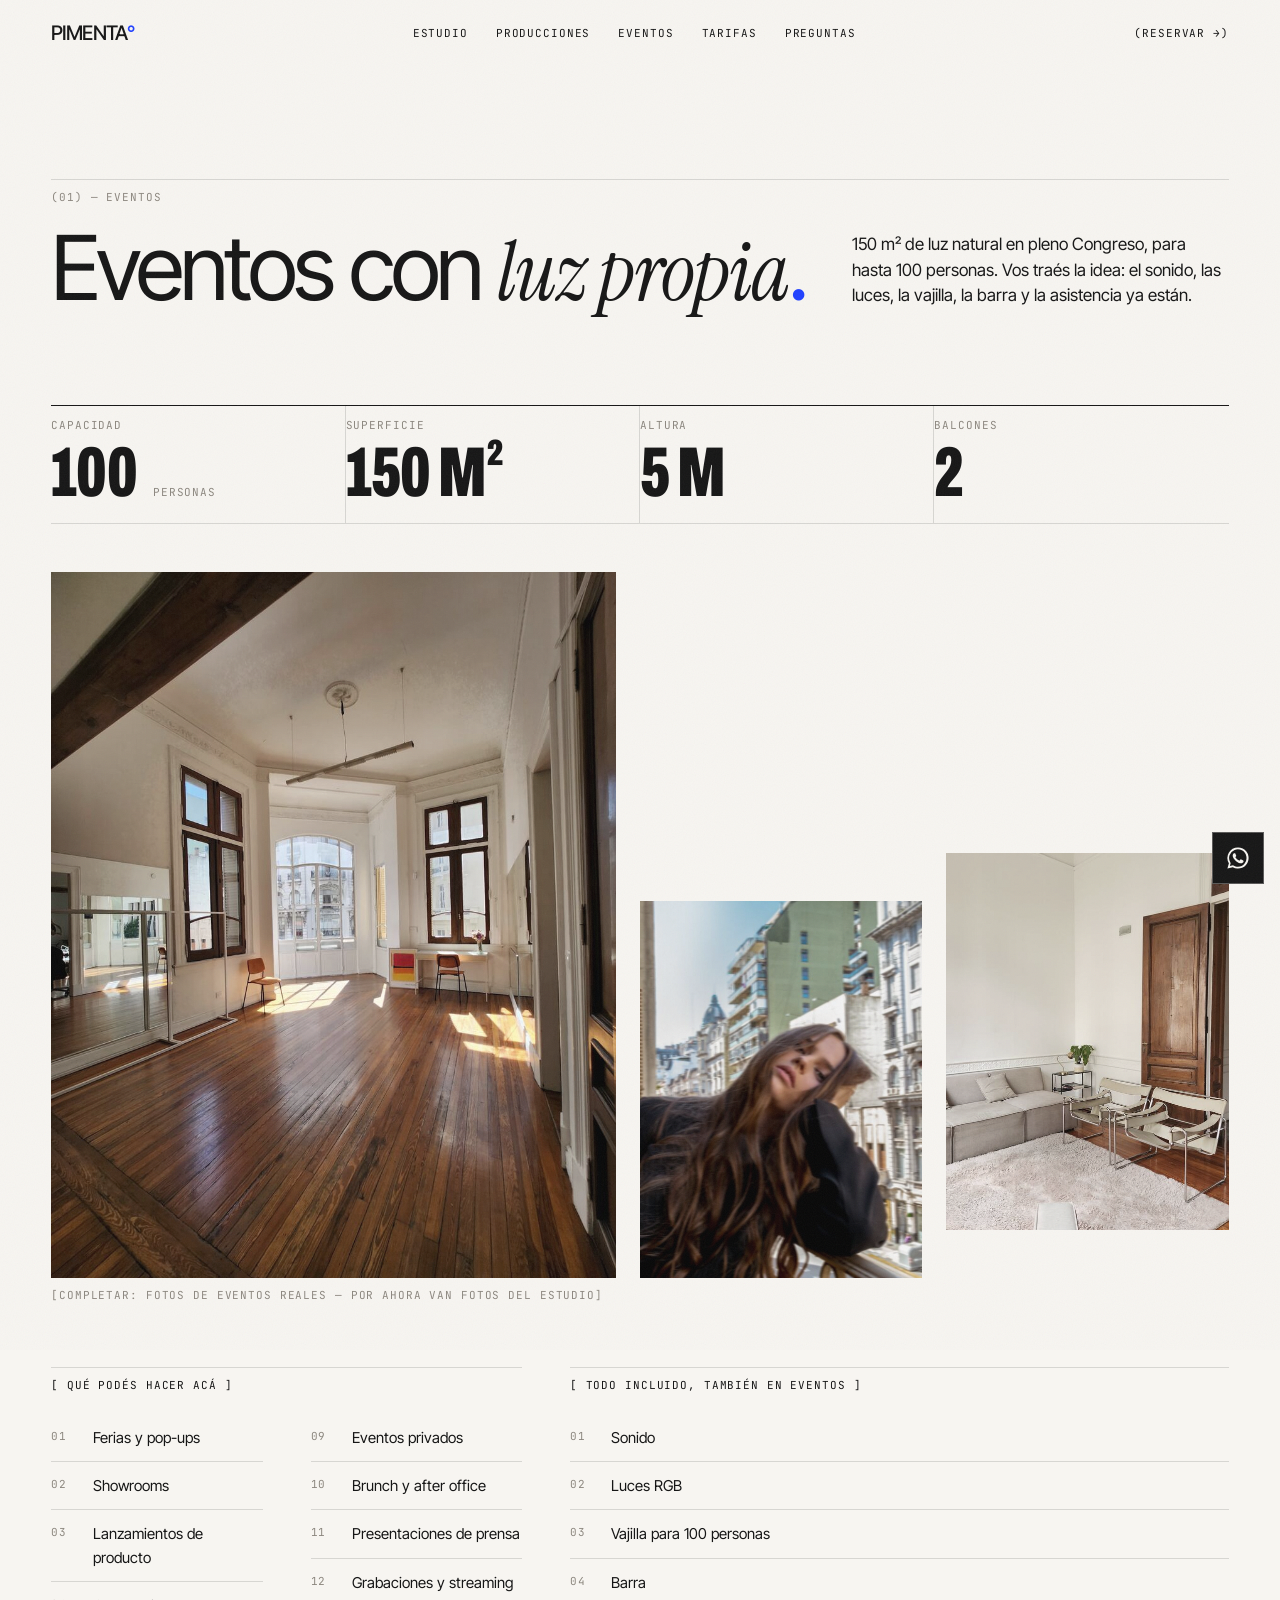
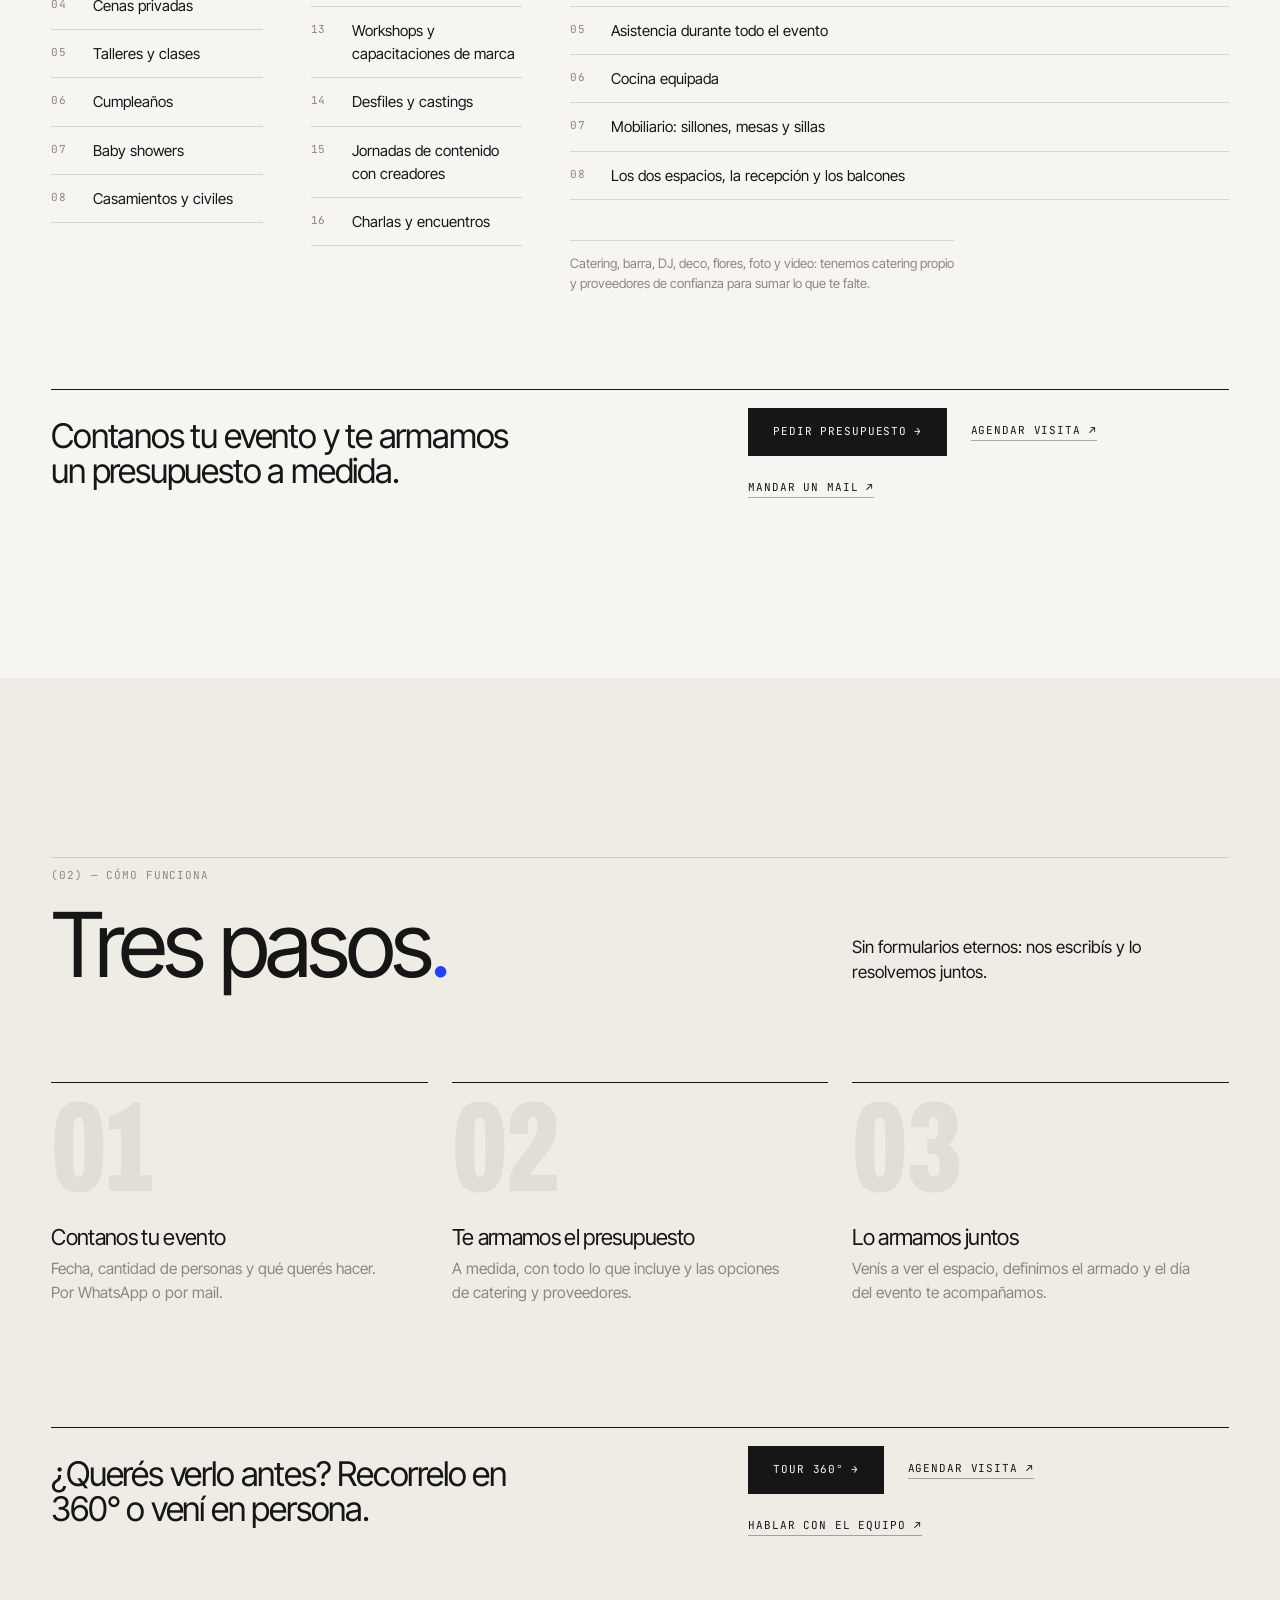
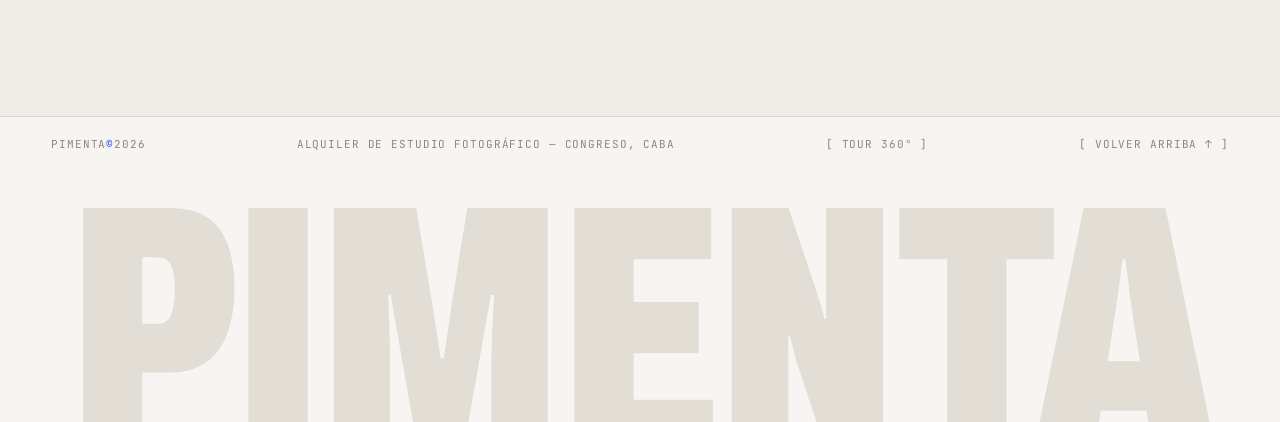
==== eventos.html @ 9bc3245b "Web en cinco páginas: landing corta, El estudio, Producciones, Eventos y Preguntas - index.html: por" ====
<!doctype html>
<html lang="es-AR">
<head>
  <meta charset="utf-8">
  <meta name="viewport" content="width=device-width, initial-scale=1">
  <title>Eventos | PIMENTA Estudios · Hasta 100 personas, todo incluido</title>
  <meta name="description" content="Ferias, showrooms, cenas privadas, talleres, cumpleaños y casamientos en 150 m² de luz natural en Congreso. Sonido, luces RGB, vajilla, barra y asistencia incluidos. Presupuesto a medida.">
  <link rel="canonical" href="https://nadiaberendorf-coder.github.io/pimenta-web/eventos.html">
  <meta name="theme-color" content="#F7F5F1">
  <link rel="icon" href="img/favicon.png" type="image/png">
  <link rel="apple-touch-icon" href="img/favicon.png">

  <!-- Vista previa al compartir el link (WhatsApp, Instagram, Facebook) -->
  <meta property="og:type" content="website">
  <meta property="og:locale" content="es_AR">
  <meta property="og:site_name" content="PIMENTA Estudios">
  <meta property="og:title" content="Eventos | PIMENTA Estudios · Hasta 100 personas, todo incluido">
  <meta property="og:description" content="Una sola tarifa, todo incluido: 150 m² con luz natural, equipos, infinito, mobiliario y asistencia. Av. Callao 194, CABA.">
  <meta property="og:url" content="https://nadiaberendorf-coder.github.io/pimenta-web/eventos.html">
  <meta property="og:image" content="https://nadiaberendorf-coder.github.io/pimenta-web/fotos/compartir.jpg">
  <meta property="og:image:width" content="1200">
  <meta property="og:image:height" content="630">
  <meta property="og:image:alt" content="Espacio de PIMENTA Estudios con piso de madera, ventanales y luz natural">
  <meta name="twitter:card" content="summary_large_image">


  <link rel="preconnect" href="https://fonts.googleapis.com">
  <link rel="preconnect" href="https://fonts.gstatic.com" crossorigin>
  <link href="https://fonts.googleapis.com/css2?family=Archivo:wdth,wght@62..125,100..900&family=Inter+Tight:wght@400;500;600&family=Instrument+Serif:ital@0;1&family=JetBrains+Mono:wght@400;500&display=swap" rel="stylesheet">
  <link rel="stylesheet" href="css/estilos.css">
  <script>document.documentElement.classList.add("js");</script>
</head>
<body>

<!-- ===================== BARRA ===================== -->
<header class="barra">
  <a class="logo" href="index.html" aria-label="PIMENTA Estudios, ir al inicio">PIMENTA<span class="nota">°</span></a>
  <nav class="nav" aria-label="Secciones">
    <a href="estudio.html">Estudio</a>
    <a href="producciones.html">Producciones</a>
    <a href="eventos.html">Eventos</a>
    <a href="index.html#tarifas">Tarifas</a>
    <a href="preguntas.html">Preguntas</a>
  </nav>
  <div class="barra-der">
    <a href="index.html#reservar" class="barra-reservar">(Reservar →)</a>
    <button id="menu-boton" class="menu-boton" aria-expanded="false" aria-controls="menu">Menú</button>
  </div>
</header>

<!-- Menú del celular -->
<nav id="menu" class="menu" aria-label="Secciones">
  <a href="estudio.html#estudio"><sup>01</sup>Estudio</a>
  <a href="estudio.html#incluido"><sup>02</sup>Incluido</a>
  <a href="index.html#tarifas"><sup>03</sup>Tarifas</a>
  <a href="producciones.html#galeria"><sup>04</sup>Producciones</a>
  <a href="producciones.html#opiniones"><sup>05</sup>Opiniones</a>
  <a href="index.html#reservar"><sup>06</sup>Reservar</a>
  <a href="preguntas.html#faq"><sup>07</sup>Preguntas</a>
  <a href="preguntas.html#ubicacion"><sup>08</sup>Ubicación</a>
  <a href="index.html#contacto"><sup>09</sup>Contacto</a>
</nav>

<main id="contenido">

<!-- ===================== EVENTOS ===================== -->
<section id="eventos" class="seccion">
  <header class="cab">
    <p class="indice">(01) — Eventos</p>
    <h2>Eventos con <em>luz propia</em><span class="nota">.</span></h2>
    <p class="cab-texto">150 m² de luz natural en pleno Congreso, para hasta 100 personas. Vos traés la idea: el sonido, las luces, la vajilla, la barra y la asistencia ya están.</p>
  </header>
  <dl class="specs">
    <div><dt>Capacidad</dt><dd>100<small> personas</small></dd></div>
    <div><dt>Superficie</dt><dd>150 m²</dd></div>
    <div><dt>Altura</dt><dd>5 m</dd></div>
    <div><dt>Balcones</dt><dd>2</dd></div>
  </dl>
  <div class="ev-fotos">
    <figure class="foto"><img src="fotos/espacio-1.jpg" alt="Sala principal del estudio con piso de pinotea y ventanales" loading="lazy"></figure>
    <figure class="foto"><img src="fotos/produccion-3.jpg" alt="Balcón de PIMENTA con los edificios de Avenida Callao de fondo" loading="lazy"></figure>
    <figure class="foto"><img src="fotos/espacio-2.jpg" alt="Espacio II con sillón modular y alfombra" loading="lazy"></figure>
  </div>
  <p class="pie-foto">[completar: fotos de eventos reales — por ahora van fotos del estudio]</p>
  <div class="dos-col ev-listas">
    <div>
      <h3 class="subtit">[ Qué podés hacer acá ]</h3>
      <ol class="lista lista-col">
        <li>Ferias y pop-ups</li>
        <li>Showrooms</li>
        <li>Lanzamientos de producto</li>
        <li>Cenas privadas</li>
        <li>Talleres y clases</li>
        <li>Cumpleaños</li>
        <li>Baby showers</li>
        <li>Casamientos y civiles</li>
        <li>Eventos privados</li>
        <li>Brunch y after office</li>
        <li>Presentaciones de prensa</li>
        <li>Grabaciones y streaming</li>
        <li>Workshops y capacitaciones de marca</li>
        <li>Desfiles y castings</li>
        <li>Jornadas de contenido con creadores</li>
        <li>Charlas y encuentros</li>
      </ol>
    </div>
    <div>
      <h3 class="subtit">[ Todo incluido, también en eventos ]</h3>
      <ol class="lista">
        <li>Sonido</li>
        <li>Luces RGB</li>
        <li>Vajilla para 100 personas</li>
        <li>Barra</li>
        <li>Asistencia durante todo el evento</li>
        <li>Cocina equipada</li>
        <li>Mobiliario: sillones, mesas y sillas</li>
        <li>Los dos espacios, la recepción y los balcones</li>
      </ol>
      <p class="condiciones-linea">Catering, barra, DJ, deco, flores, foto y video: tenemos catering propio y proveedores de confianza para sumar lo que te falte.</p>
    </div>
  </div>
  <div class="cta-fila">
    <p class="cta-texto">Contanos tu evento y te armamos un presupuesto a medida.</p>
    <div class="acciones">
      <a href="index.html#contacto" data-link="whatsapp" data-msg="Hola PIMENTA, quiero un presupuesto para un evento." class="btn">Pedir presupuesto →</a>
      <a href="index.html#contacto" data-link="visita" class="link">Agendar visita ↗</a>
      <a href="index.html#contacto" data-link="mail" class="link">Mandar un mail ↗</a>
    </div>
  </div>
</section>

<!-- ===================== CÓMO FUNCIONA ===================== -->
<section id="como" class="seccion piedra">
  <header class="cab">
    <p class="indice">(02) — Cómo funciona</p>
    <h2>Tres pasos<span class="nota">.</span></h2>
    <p class="cab-texto">Sin formularios eternos: nos escribís y lo resolvemos juntos.</p>
  </header>
  <ol class="pasos">
    <li><span class="paso-num">01</span><h3>Contanos tu evento</h3><p>Fecha, cantidad de personas y qué querés hacer. Por WhatsApp o por mail.</p></li>
    <li><span class="paso-num">02</span><h3>Te armamos el presupuesto</h3><p>A medida, con todo lo que incluye y las opciones de catering y proveedores.</p></li>
    <li><span class="paso-num">03</span><h3>Lo armamos juntos</h3><p>Venís a ver el espacio, definimos el armado y el día del evento te acompañamos.</p></li>
  </ol>
  <div class="cta-fila">
    <p class="cta-texto">¿Querés verlo antes? Recorrelo en 360° o vení en persona.</p>
    <div class="acciones">
      <a href="estudio.html#tour" data-tour class="btn">Tour 360° →</a>
      <a href="index.html#contacto" data-link="visita" class="link">Agendar visita ↗</a>
      <a href="index.html#contacto" data-link="whatsapp" data-msg="Hola PIMENTA, quiero consultar por un evento." class="link">Hablar con el equipo ↗</a>
    </div>
  </div>
</section>

</main>

<footer class="pie">
  <div class="pie-datos">
    <span>PIMENTA<span class="nota">©</span><span id="anio">2026</span></span>
    <span>Alquiler de estudio fotográfico — Congreso, CABA</span>
    <a href="estudio.html#tour" data-tour>[ Tour 360° ]</a>
    <a href="index.html#inicio">[ Volver arriba ↑ ]</a>
  </div>
  <p class="pie-marca" aria-hidden="true">PIMENTA</p>
</footer>
<div class="grano" aria-hidden="true"></div>

<!-- Botón flotante de WhatsApp (visible en toda la página) -->
<a href="index.html#contacto" data-link="whatsapp" class="whatsapp" aria-label="Escribinos por WhatsApp">
  <svg viewBox="0 0 32 32" width="26" height="26" aria-hidden="true"><path fill="currentColor" d="M16 3a13 13 0 0 0-11.2 19.6L3 29l6.6-1.7A13 13 0 1 0 16 3zm0 23.7c-2 0-4-.5-5.7-1.6l-.4-.2-3.9 1 1-3.8-.3-.4A10.7 10.7 0 1 1 16 26.7zm5.9-8c-.3-.2-1.9-1-2.2-1-.3-.2-.5-.2-.7.1l-1 1.3c-.2.2-.4.2-.7 0a8.8 8.8 0 0 1-4.4-3.8c-.3-.6.3-.5.9-1.7.1-.2 0-.4 0-.5l-1-2.4c-.3-.6-.5-.5-.7-.5h-.6c-.2 0-.6 0-.9.4-.3.3-1.1 1.1-1.1 2.7s1.2 3.2 1.3 3.4c.2.2 2.3 3.5 5.6 5 2.1.9 2.9 1 4 .8.6-.1 1.9-.8 2.2-1.6.3-.8.3-1.4.2-1.6l-.6-.3z"/></svg>
</a>

<!-- Visor para ver las fotos en grande -->
<dialog id="visor" class="visor" aria-label="Foto ampliada">
  <img id="visor-img" src="" alt="">
  <p>Tocá en cualquier lado para cerrar</p>
</dialog>

<script src="js/datos.js"></script>
<script src="js/main.js"></script>
</body>
</html>
---- css/estilos.css ----
/* =========================================================
   PIMENTA Estudios — estilos
   Dirección de arte: lujo silencioso editorial.
   Grilla suiza, mucho aire, seis colores y el azul como nota.
   Para cambiar colores, tocá solo :root.
   ========================================================= */
:root {
  --hueso: #F7F5F1;   /* fondo principal */
  --niebla: #EFECE6;  /* bloques alternos */
  --arena: #E2DED6;   /* bandas, fondos de imagen */
  --gris: #8C877F;    /* texto secundario */
  --tinta: #161616;   /* texto principal y bloques plenos */
  --azul: #2141FF;    /* solo notas al margen */
  --hair: 1px solid rgba(22, 22, 22, .14);
  --hair-claro: 1px solid rgba(247, 245, 241, .18);
  --f-display: "Archivo", "Anton", "Arial Narrow", sans-serif;
  --f-sans: "Inter Tight", "Helvetica Neue", Helvetica, Arial, sans-serif;
  --f-serif: "Instrument Serif", Georgia, serif;
  --f-mono: "JetBrains Mono", "SFMono-Regular", Menlo, monospace;
  --margen: clamp(20px, 4vw, 64px);
  --gutter: clamp(16px, 2vw, 24px);
  --seccion: clamp(96px, 14vw, 200px);
  --ease: cubic-bezier(.2, .7, .1, 1);
  --t: .8s;
}

*, *::before, *::after { box-sizing: border-box; }
html { scroll-behavior: smooth; scroll-padding-top: 64px; -webkit-text-size-adjust: 100%; }
body {
  margin: 0; background: var(--hueso); color: var(--tinta);
  font-family: var(--f-sans); font-size: 15.5px; line-height: 1.55; font-weight: 400;
  -webkit-font-smoothing: antialiased;
}
img { max-width: 100%; display: block; }
a { color: inherit; transition: color var(--t) var(--ease); }
a:hover { color: var(--azul); }
p, h1, h2, h3, dl, dd, ol, ul, figure { margin: 0; }
strong { font-weight: 500; }
em { font-family: var(--f-serif); font-style: italic; font-weight: 400; font-size: 1.08em; }
.nota { color: var(--azul); }
.oculto { position: absolute; width: 1px; height: 1px; overflow: hidden; clip: rect(0 0 0 0); white-space: nowrap; }
.saltar { position: absolute; left: -999px; top: 8px; background: var(--hueso); padding: 8px 12px; z-index: 100; }
.saltar:focus { left: 8px; }
:focus-visible { outline: 1px solid var(--azul); outline-offset: 3px; }

/* Grano de película sobre toda la página */
.grano {
  position: fixed; inset: -50%; z-index: 90; pointer-events: none; opacity: .05;
  background-image: url("data:image/svg+xml,%3Csvg xmlns='http://www.w3.org/2000/svg' width='200' height='200'%3E%3Cfilter id='n'%3E%3CfeTurbulence type='fractalNoise' baseFrequency='.9' numOctaves='2' stitchTiles='stitch'/%3E%3C/filter%3E%3Crect width='100%25' height='100%25' filter='url(%23n)'/%3E%3C/svg%3E");
  background-size: 200px 200px;
}

/* ---------- Voces tipográficas ---------- */
.display, .pie-marca, .repetida, .nada-aparte, .t-horas, .paso-num, .specs dd, .luz-hora, .menu a {
  font-family: var(--f-display); font-stretch: 62%; font-variation-settings: "wdth" 62;
  font-weight: 850; text-transform: uppercase; line-height: .85; letter-spacing: -0.01em;
}
h2 { font-family: var(--f-sans); font-weight: 400; font-size: clamp(44px, 7vw, 120px); letter-spacing: -0.045em; line-height: .9; }
h2 em { font-size: .92em; letter-spacing: -0.02em; }
h2.display { font-family: var(--f-display); font-weight: 850; letter-spacing: -0.01em; line-height: .85; font-size: clamp(72px, 15vw, 240px); }
.micro, .indice, .hero-nota, .hero-vertical, .hero-pie, figcaption, .pie-foto, .specs dt, .ficha dt, .tabla-datos dt, .contacto dt, .subtit,
.nav a, .barra-reservar, .menu-boton, .btn, .link, .pestanas button, .tabla-precios th, .pie-datos,
.t-lista, .t-ahorro, .t-hora, .t-mejor, .cuenta, .lista li::before, .ficha h3 span, .visor p, .condiciones, .menu sup {
  font-family: var(--f-mono); font-size: 11px; font-weight: 400; letter-spacing: .08em; text-transform: uppercase; line-height: 1.4;
}
.indice, figcaption, .pie-foto, .specs dt, .ficha dt, .tabla-datos dt, .contacto dt, .tabla-precios th, .pie-datos, .t-lista, .t-hora, .t-mejor, .lista li::before, .condiciones { color: var(--gris); }
.nota-mini { display: block; font-family: var(--f-serif); font-style: italic; font-size: .92rem; color: var(--gris); margin-top: 2px; text-transform: none; letter-spacing: 0; }

/* Datos que faltan cargar */
.completar { background: #fff3b0; color: #5a4a00; border: 1px dashed #c9a800; padding: 0 .3em; font-family: var(--f-sans); text-transform: none; letter-spacing: 0; }

/* ---------- Botones y links ---------- */
.btn {
  display: inline-flex; align-items: center; justify-content: center; gap: .6em;
  min-height: 48px; padding: 0 24px; text-decoration: none;
  background: var(--tinta); color: var(--hueso); border: 1px solid var(--tinta);
  transition: background var(--t) var(--ease), color var(--t) var(--ease);
}
.btn:hover { background: transparent; color: var(--tinta); }
.btn-claro { background: var(--hueso); color: var(--tinta); border-color: var(--hueso); }
.btn-claro:hover { background: transparent; color: var(--hueso); }
.link { position: relative; display: inline-block; text-decoration: none; padding-bottom: 3px; }
.link::after { content: ""; position: absolute; left: 0; bottom: 0; height: 1px; width: 100%; background: currentColor; opacity: .35; }
.link::before { content: ""; position: absolute; left: 0; bottom: 0; height: 1px; width: 0; background: var(--azul); transition: width var(--t) var(--ease); }
.link:hover::before { width: 100%; }
.link-centro { display: table; margin: 56px auto 0; }

/* ---------- Barra ---------- */
.barra {
  position: fixed; top: 0; left: 0; right: 0; z-index: 80;
  display: flex; align-items: center; justify-content: space-between; gap: 16px;
  padding: 18px var(--margen); color: var(--tinta);
  transition: color var(--t) var(--ease);
}
.barra--clara { color: var(--hueso); }
.logo { font-family: var(--f-sans); font-size: 20px; font-weight: 500; letter-spacing: -0.045em; text-decoration: none; }
.logo .nota { color: var(--azul); }
.nav { display: none; }
.barra-der { display: flex; align-items: center; gap: 22px; }
.barra-reservar, .nav a { text-decoration: none; }
.barra-reservar:hover, .nav a:hover { color: var(--azul); }
.nav a { position: relative; }
.nav a::after { content: ""; position: absolute; left: 0; right: 0; bottom: -4px; height: 1px; background: currentColor; transform: scaleX(0); transform-origin: left; transition: transform .6s var(--ease); }
.nav a:hover::after { transform: scaleX(1); }
.menu-boton { background: none; border: 0; color: inherit; cursor: pointer; padding: 8px 0; }

.menu {
  position: fixed; inset: 0; z-index: 70; display: none;
  flex-direction: column; justify-content: flex-end;
  background: var(--hueso); padding: 80px var(--margen) 32px;
}
.menu.abierto { display: flex; }
.menu a { font-size: clamp(44px, 12vw, 72px); text-decoration: none; border-top: var(--hair); padding: 8px 0 4px; }
.menu a:hover { color: var(--tinta); }
.menu sup { color: var(--gris); vertical-align: top; margin-right: 10px; position: relative; top: .9em; }

/* ---------- Portada: collage sobre la grilla ---------- */
.hero { position: relative; padding: 72px var(--margen) 0; overflow: clip; }
.hero-stage { display: grid; grid-template-columns: repeat(12, minmax(0, 1fr)); column-gap: var(--gutter); align-content: start; }
.hero-palabras {
  grid-column: 1 / 13; grid-row: 1; margin: 0;
  font-family: var(--f-sans); font-weight: 600;
  font-size: clamp(40px, 11.6vw, 60px); line-height: .9; letter-spacing: -0.045em;
  display: grid; row-gap: .05em;
}
.hero-palabras .l { display: block; }
.hero-palabras .l2 { margin-left: 6%; }
.hero-palabras .l3, .hero-palabras .l4 { margin-left: 22%; }
.hero-palabras .l5 { text-align: right; letter-spacing: -0.035em; }
.hero-palabras .w { display: inline-block; }
.hero-palabras em { font-size: 1.04em; line-height: .8; letter-spacing: -0.02em; transition: color var(--t) var(--ease); }
.hero-palabras .l:hover em { color: var(--azul); }
.hero-palabras .grado { color: var(--azul); font-weight: 500; font-size: .5em; vertical-align: top; position: relative; top: .06em; margin-left: .04em; display: inline-block; transition: transform 1.2s var(--ease); }
.hero-palabras .l5:hover .grado { transform: rotate(360deg); }

.hf { position: relative; margin: 0; }
.hf-img { display: block; width: 100%; height: 100%; overflow: hidden; background: var(--arena); }
.hf img { width: 100%; height: 100%; object-fit: cover; filter: saturate(.82) contrast(.94) brightness(1.03); transition: filter 1s var(--ease), transform 1.4s var(--ease); }
.hf:hover img { filter: saturate(1) contrast(.97) brightness(1); transform: scale(1.04); }
.hf figcaption { position: absolute; left: 0; top: calc(100% + 8px); white-space: nowrap; transition: color var(--t) var(--ease); }
.hf:hover figcaption { color: var(--tinta); }
.hf1 { grid-column: 10 / 13; grid-row: 1; align-self: start; justify-self: end; width: 100%; aspect-ratio: 2 / 3; margin-top: .1em; }
.hf1 figcaption, .hf2 { display: none; }
.hero-nota { display: block; color: var(--gris); }
.hero-nota b { font-weight: 500; color: var(--tinta); }
.n0 { grid-column: 1 / 13; grid-row: 2; margin-top: 26px; }
.n1, .n2 { display: none; }
.hero-tira { grid-column: 1 / 13; grid-row: 3; margin-top: 18px; display: grid; grid-template-columns: repeat(12, 1fr); column-gap: var(--gutter); align-items: end; padding-bottom: 30px; }
.hero-tira .hf3 { grid-column: 1 / 5; aspect-ratio: 563 / 1000; }
.hero-tira .hf5 { grid-column: 5 / 9; aspect-ratio: 3 / 4; }
.hero-tira .hf4 { grid-column: 9 / 13; aspect-ratio: 583 / 878; }
.hero-tira figcaption { white-space: normal; line-height: 1.45; }
.hero-bajada { grid-column: 1 / 12; grid-row: 4; margin-top: 22px; font-size: 15px; line-height: 1.45; max-width: 38ch; }
.hero-bajada span { color: var(--gris); }
.hero-cta { grid-column: 1 / 13; grid-row: 5; margin-top: 26px; justify-self: start; font-weight: 500; font-size: 15px; letter-spacing: -0.01em; line-height: 1; padding-bottom: 7px; border-bottom: 1px solid var(--tinta); text-decoration: none; transition: border-color var(--t) var(--ease), color var(--t) var(--ease); }
.hero-cta:hover { border-color: var(--azul); color: var(--tinta); }
.hero-cta .fl { margin-left: .5em; }
.hero-vertical { display: none; }
.hero-pie { display: grid; grid-template-columns: repeat(12, 1fr); column-gap: var(--gutter); align-items: baseline; padding: 16px 0 20px; margin-top: 28px; color: var(--gris); border-top: var(--hair); }
.hero-pie .p1 { grid-column: 1 / 8; }
.hero-pie .p2, .hero-pie .p3 { display: none; }
.hero-pie .p4 { grid-column: 8 / 13; text-align: right; text-decoration: none; padding-right: 64px; }
.hero-pie b { font-weight: 400; color: var(--tinta); }

/* Entrada lenta de la portada (solo cuando hay JS; si no, se ve todo de una) */
.js .hero-palabras .w { opacity: 0; transform: translateY(16px); transition: opacity .85s var(--ease), transform .85s var(--ease); }
.js .hero-palabras .l1 .w { transition-delay: .05s; }
.js .hero-palabras .l2 .w { transition-delay: .17s; }
.js .hero-palabras .l3 .w { transition-delay: .29s; }
.js .hero-palabras .l4 .w { transition-delay: .41s; }
.js .hero-palabras .l5 .w { transition-delay: .53s; }
.js .hf img { clip-path: inset(100% 0 0 0); transition: clip-path .9s var(--ease), filter 1s var(--ease), transform 1.4s var(--ease); }
.js .hf1 img { transition-delay: .35s, 0s, 0s; }
.js .hf2 img { transition-delay: .5s, 0s, 0s; }
.js .hf3 img { transition-delay: .6s, 0s, 0s; }
.js .hf4 img { transition-delay: .75s, 0s, 0s; }
.js .hf5 img { transition-delay: .9s, 0s, 0s; }
.js .hero-nota, .js .hf figcaption, .js .hero-cta, .js .hero-vertical, .js .hero-bajada, .js .hero-pie { opacity: 0; transition: opacity .8s var(--ease), color var(--t) var(--ease), border-color var(--t) var(--ease); }
.js .hero-nota, .js .hf figcaption { transition-delay: 1.2s, 0s, 0s; }
.js .hero-cta, .js .hero-pie, .js .hero-vertical, .js .hero-bajada { transition-delay: 1.35s, 0s, 0s; }
.js.in .hero-palabras .w { opacity: 1; transform: none; }
.js.in .hf img { clip-path: inset(0 0 0 0); }
.js.in .hero-nota, .js.in .hf figcaption, .js.in .hero-cta, .js.in .hero-vertical, .js.in .hero-bajada, .js.in .hero-pie { opacity: 1; }

/* ---------- Presentación ---------- */
.presenta { display: grid; gap: 32px; padding: var(--seccion) var(--margen); }
.presenta-texto { font-size: clamp(30px, 6.2vw, 64px); font-weight: 400; line-height: .98; letter-spacing: -0.045em; max-width: 22ch; }
.presenta-acciones { display: flex; align-items: center; gap: 28px; flex-wrap: wrap; }
.specs { display: grid; grid-template-columns: 1fr 1fr; border-top: 1px solid var(--tinta); }
.specs div { padding: 12px 0 18px; border-bottom: var(--hair); }
.specs div:nth-child(odd) { padding-right: 12px; border-right: var(--hair); }
.specs div:nth-child(even) { padding-left: 12px; }
.specs dd { font-size: 3.4rem; margin-top: 10px; }

/* ---------- Frase repetida en movimiento ---------- */
.repetida { overflow: hidden; border-top: var(--hair); border-bottom: var(--hair); padding: 14px 0 8px; font-size: clamp(40px, 9vw, 96px); color: var(--tinta); }
.fila { display: flex; width: max-content; white-space: nowrap; }
.fila span { padding-right: .4em; }
.fila span::after { content: "°"; color: var(--azul); font-family: var(--f-sans); font-weight: 400; margin-left: .05em; }
.fila-a { animation: corre 48s linear infinite; }
@keyframes corre { to { transform: translateX(-50%); } }

/* ---------- Secciones y encabezados ---------- */
.seccion { padding: var(--seccion) var(--margen); }
.piedra { background: var(--niebla); }
.oscura { background: var(--tinta); color: var(--hueso); }
.oscura .lista li, .oscura .pestanas { border-color: rgba(247,245,241,.18); }
.cab { display: grid; gap: 22px; margin-bottom: 64px; }
.cab .indice { border-top: var(--hair); padding-top: 10px; }
.cab-texto { font-size: 17px; line-height: 1.5; max-width: 42ch; color: var(--tinta); }
.subtit { border-top: var(--hair); padding-top: 10px; margin-bottom: 20px; }

/* Fotos: look analógico cálido y claro */
.foto, .galeria button, .tour-marco { overflow: hidden; background: var(--arena); }
.foto img, .galeria img, .tour-marco > img { width: 100%; height: 100%; object-fit: cover; filter: saturate(.82) contrast(.94) brightness(1.03); transition: transform 1.2s var(--ease), filter 1s var(--ease); }
.foto:hover img, .galeria button:hover img { transform: scale(1.03); }
figcaption, .pie-foto { margin-top: 10px; text-wrap: balance; }

/* Aparición suave */
.pre { opacity: 0; transform: translateY(14px); }
.pre.in { opacity: 1; transform: none; transition: opacity var(--t) var(--ease), transform var(--t) var(--ease); }
.ficha.pre .foto img, figure.pre img { clip-path: inset(100% 0 0 0); }
.ficha.pre.in .foto img, figure.pre.in img { clip-path: inset(0); transition: clip-path 1s var(--ease), transform 1.2s var(--ease), filter 1s var(--ease), opacity .8s var(--ease); }

/* ---------- 01 El estudio: spreads de revista ---------- */
.fichas { display: grid; gap: 64px; }
.ficha .fotos { display: grid; grid-template-columns: 7fr 5fr; gap: var(--gutter); align-items: end; }
.ficha .foto { aspect-ratio: 4 / 5; }
.ficha .foto-b { aspect-ratio: 3 / 4; }
.ficha-datos { margin-top: 16px; }
.ficha h3 { font-family: var(--f-sans); font-weight: 400; font-size: 32px; letter-spacing: -0.045em; line-height: 1; display: flex; justify-content: space-between; align-items: baseline; border-bottom: 1px solid var(--tinta); padding-bottom: 8px; }
.ficha dl div, .tabla-datos div, .contacto div { display: grid; grid-template-columns: 7.5rem 1fr; gap: 12px; padding: 10px 0; border-bottom: var(--hair); }
.ficha dd, .tabla-datos dd { font-size: 15px; }
.ficha dt, .tabla-datos dt, .contacto dt { padding-top: 3px; }

.plano-bloque { display: grid; gap: 48px; margin-top: var(--seccion); }
.plano { background: var(--niebla); padding: 28px; }
.plano svg { width: 100%; height: auto; display: block; font-family: var(--f-mono); }
.p-muros path { fill: var(--tinta); stroke: var(--tinta); stroke-width: .6; }
.p-lineas path { fill: none; stroke: var(--gris); stroke-width: .7; }
.p-balcones path, .p-escalera path { fill: none; stroke: var(--gris); stroke-width: .7; }
.p-ventanas path { fill: none; stroke: var(--azul); stroke-width: 1.4; }
.p-amb rect, .p-amb polygon { fill: rgba(226, 222, 214, 0); transition: fill var(--t) var(--ease); }
.p-amb:hover rect, .p-amb:hover polygon { fill: var(--arena); }
.p-amb .p-infinito { fill: var(--tinta); }
.p-nombre { font-size: 11px; font-weight: 500; letter-spacing: .08em; fill: var(--tinta); }
.p-grande { font-size: 16px; letter-spacing: .06em; }
.p-medida { font-size: 9.5px; letter-spacing: .08em; fill: var(--gris); transition: fill var(--t) var(--ease); }
.p-amb:hover .p-medida { fill: var(--azul); }
.p-balcon .p-medida { font-size: 8.5px; }
.p-leyenda line { stroke: var(--azul); stroke-width: 1.4; }
.p-leyenda text { font-size: 9.5px; letter-spacing: .08em; fill: var(--gris); }
.plano figcaption { margin-top: 18px; }
.lista { list-style: none; padding: 0; counter-reset: n; }
.lista li { counter-increment: n; display: grid; grid-template-columns: 2.6rem 1fr; padding: 12px 0; border-bottom: var(--hair); font-size: 15px; transition: color var(--t) var(--ease); }
.lista li::before { content: counter(n, decimal-leading-zero); padding-top: 3px; transition: color var(--t) var(--ease); }
.lista li:hover::before { color: var(--azul); }

.tour { margin-top: var(--seccion); }
.tour-cab { display: flex; justify-content: space-between; align-items: baseline; gap: 16px; border-top: var(--hair); padding-top: 10px; margin-bottom: 18px; }
.tour-cab button { background: none; border: 0; padding: 0 0 3px; cursor: pointer; color: inherit; }
.tour-marco { position: relative; background: transparent; overflow: visible; }
.tour-marco--activo { aspect-ratio: 4 / 5; background: var(--arena); overflow: hidden; }
.tour-marco iframe { width: 100%; height: 100%; border: 0; display: block; }
.tour-grados { font-family: var(--f-sans); font-weight: 500; font-size: clamp(72px, 18vw, 180px); letter-spacing: -0.06em; line-height: .85; color: var(--arena); margin: 8px 0 -0.18em; }
.paradas { list-style: none; padding: 0 0 6px; margin: 0 calc(var(--margen) * -1); display: flex; gap: 10px; overflow-x: auto; scroll-snap-type: x mandatory; -webkit-overflow-scrolling: touch; scrollbar-width: none; }
.paradas::-webkit-scrollbar { display: none; }
.paradas li { flex: 0 0 62vw; scroll-snap-align: start; }
.paradas li:first-child { margin-left: var(--margen); }
.paradas li:last-child { margin-right: var(--margen); }
.paradas figure { margin: 0; }
.paradas img { width: 100%; aspect-ratio: 3 / 4; object-fit: cover; filter: saturate(.82) contrast(.94) brightness(1.03); transition: transform 1.2s var(--ease); }
.paradas li:hover img { transform: scale(1.02); filter: saturate(1) contrast(.97) brightness(1); }
.paradas li:hover figcaption { color: var(--tinta); }
.paradas figcaption { margin-top: 8px; padding-top: 6px; border-top: var(--hair); }

.luz { margin-top: var(--seccion); }
.luz-grid { display: grid; }
.luz-grid > div { padding: 16px 0 22px; border-bottom: var(--hair); display: grid; gap: 8px; }
.luz-grid p { max-width: 38ch; color: var(--gris); }
.luz-hora { font-size: 2.6rem; color: var(--tinta); }

/* ---------- 02 Todo incluido ---------- */
.pestanas { display: flex; gap: 28px; border-bottom: var(--hair); margin-bottom: 10px; overflow-x: auto; }
.pestanas button {
  background: none; border: 0; cursor: pointer; padding: 14px 0; color: var(--gris);
  border-bottom: 1px solid transparent; margin-bottom: -1px; white-space: nowrap; transition: color var(--t) var(--ease);
}
.pestanas button:hover { color: var(--azul); }
.pestanas button[aria-selected="true"] { color: var(--tinta); border-bottom-color: var(--tinta); }
.pestanas sup { font-size: 9px; margin-left: 4px; color: var(--gris); }

/* ---------- 03 Tarifas: índice ---------- */
.tarifas { display: grid; gap: 24px; }
.cuenta { padding: 10px 0; border-bottom: var(--hair); color: var(--azul); }
.tabla-precios { width: 100%; border-collapse: collapse; font-variant-numeric: tabular-nums; }
.tabla-precios th { text-align: left; padding: 10px 0; border-top: 1px solid var(--tinta); border-bottom: var(--hair); }
.tabla-precios th:last-child, .tabla-precios td:last-child { text-align: right; }
.tabla-precios td { padding: 14px 0; border-bottom: var(--hair); vertical-align: middle; }
.t-horas { font-size: 3.2rem; white-space: nowrap; width: 34%; transition: color var(--t) var(--ease); }
.t-horas small { font-family: var(--f-mono); font-size: 11px; font-weight: 400; letter-spacing: .08em; margin-left: 6px; color: var(--gris); }
.tabla-precios tr:hover .t-horas { color: var(--azul); }
.t-web { display: block; font-family: var(--f-sans); font-weight: 500; font-size: 26px; letter-spacing: -0.03em; line-height: 1; }
.t-lista { display: block; text-decoration: line-through; margin-bottom: 4px; }
.t-ahorro { display: inline-block; margin-top: 6px; color: var(--tinta); }
.t-ahorro::before { content: "[ "; color: var(--gris); } .t-ahorro::after { content: " ]"; color: var(--gris); }
.t-mejor { display: block; margin-top: 4px; }
.t-hora { white-space: nowrap; }
.col-hora { display: none; }
.fila-top td { background: var(--niebla); }

.tarifas-lado { border-top: 1px solid var(--tinta); padding-top: 10px; align-self: start; }
.tarifas-lado .indice { margin-bottom: 10px; }
.incluye-lista { list-style: none; padding: 0; }
.incluye-lista li { display: grid; grid-template-columns: 1.6rem 1fr; padding: 10px 0; border-bottom: var(--hair); font-size: 15px; }
.incluye-lista li::before { content: "+"; color: var(--gris); }
.nada-aparte { font-size: clamp(48px, 13vw, 88px); margin-top: 28px; }

.condiciones { list-style: none; padding: 0; margin-top: 40px; display: grid; gap: 8px; max-width: 48ch; font-family: var(--f-sans); text-transform: none; letter-spacing: 0; font-size: 13px; line-height: 1.5; }
.condiciones li::before { content: "— "; }
.evento { display: grid; gap: 20px; margin-top: var(--seccion); padding-top: 12px; border-top: var(--hair); }
.evento-texto { font-size: clamp(26px, 5vw, 48px); font-weight: 400; line-height: .98; letter-spacing: -0.045em; max-width: 24ch; }

/* ---------- 04 Producciones: lookbook pegado ---------- */
.galeria { display: grid; grid-template-columns: 1fr 1fr; gap: 0; margin: 0 calc(var(--margen) * -1); }
.galeria figure { position: relative; }
.galeria button { display: block; width: 100%; padding: 0; border: 0; cursor: zoom-in; aspect-ratio: 3 / 4; }
.galeria figcaption {
  position: absolute; left: 10px; bottom: 10px; margin: 0; color: var(--hueso); pointer-events: none;
  opacity: 0; transform: translateY(6px); transition: opacity var(--t) var(--ease), transform var(--t) var(--ease);
}
.galeria figure:hover figcaption { opacity: 1; transform: none; }
.visor { border: 0; padding: 0; background: transparent; max-width: 100vw; max-height: 100vh; text-align: center; }
.visor::backdrop { background: rgba(22,22,22,.95); }
.visor img { max-width: 94vw; max-height: 84vh; object-fit: contain; margin: 0 auto; }
.visor p { color: var(--gris); margin-top: 14px; }

/* ---------- 05 Reservar ---------- */
.pasos { list-style: none; padding: 0; display: grid; margin-bottom: 48px; }
.pasos li { display: grid; grid-template-columns: 5rem 1fr; column-gap: 16px; padding: 18px 0 26px; border-top: var(--hair); }
.pasos li:first-child { border-top: 1px solid var(--tinta); }
.paso-num { grid-row: span 2; font-size: 5.5rem; line-height: .75; color: var(--arena); }
.pasos h3 { font-family: var(--f-sans); font-size: 22px; font-weight: 400; letter-spacing: -0.03em; line-height: 1.1; margin-bottom: 8px; }
.pasos p { color: var(--gris); max-width: 38ch; }
.calendly { border: var(--hair); padding: 40px 20px; display: grid; gap: 18px; justify-items: center; text-align: center; background: var(--niebla); }
.calendly--activo { padding: 0; display: block; }
.calendly iframe { width: 100%; height: 720px; border: 0; display: block; }
.visita { display: grid; gap: 16px; margin-top: 24px; padding: 24px 0 0; border-top: var(--hair); }
.visita-texto { font-size: 22px; letter-spacing: -0.03em; line-height: 1.15; max-width: 30ch; }

/* ---------- 06 Preguntas ---------- */
.faq-grid { display: grid; gap: 8px; }
.cab-sola { margin-bottom: 32px; }
.faq { border-top: 1px solid var(--tinta); }
.faq details { border-bottom: var(--hair); }
.faq summary { cursor: pointer; list-style: none; position: relative; padding: 18px 40px 18px 0; font-size: 18px; letter-spacing: -0.02em; line-height: 1.25; transition: color var(--t) var(--ease); }
.faq summary:hover { color: var(--azul); }
.faq summary::-webkit-details-marker { display: none; }
.faq summary::after { content: "+"; position: absolute; right: 2px; top: 15px; font-family: var(--f-mono); font-size: 16px; color: var(--gris); transition: transform var(--t) var(--ease); }
.faq details[open] summary::after { transform: rotate(45deg); }
.faq details p { color: var(--gris); padding-bottom: 20px; max-width: 45ch; }

/* ---------- 07 Ubicación ---------- */
.ubicacion { display: grid; gap: 36px; }
.mapa { background: var(--niebla); padding: 20px; }
.mapa svg { width: 100%; height: auto; display: block; font-family: var(--f-mono); }
.m-calles line { stroke: rgba(22,22,22,.14); stroke-width: 1; }
.m-calles .m-av { stroke: var(--tinta); stroke-width: 1.2; }
.m-nombres text { font-size: 8.5px; letter-spacing: .08em; text-transform: uppercase; fill: var(--gris); }
.m-subte circle { fill: var(--hueso); stroke: var(--tinta); stroke-width: 1.2; }
.m-subte text { font-size: 9px; letter-spacing: .06em; text-transform: uppercase; fill: var(--tinta); }
.m-pin rect { fill: var(--azul); }
.m-pin text { font-size: 10px; font-weight: 500; letter-spacing: .08em; text-transform: uppercase; fill: var(--tinta); }
.m-pin .m-chico { font-size: 8.5px; font-weight: 400; fill: var(--gris); }
.tabla-datos { border-top: 1px solid var(--tinta); margin-bottom: 28px; }

/* ---------- 08 Contacto: bloque pleno ---------- */
.contacto-sec .cab .indice { border-top: var(--hair-claro); color: rgba(247,245,241,.55); }
.contacto { border-top: var(--hair-claro); margin-bottom: 48px; }
.contacto div { border-bottom: var(--hair-claro); grid-template-columns: 1fr; gap: 6px; padding: 16px 0; align-items: baseline; }
.contacto dt { color: rgba(247,245,241,.55); }
.contacto dd a { display: inline-block; font-size: clamp(22px, 4.6vw, 40px); letter-spacing: -0.04em; line-height: 1.1; text-decoration: none; overflow-wrap: anywhere; border-bottom: 1px solid rgba(247,245,241,.28); padding-bottom: 2px; transition: border-color var(--t) var(--ease), color var(--t) var(--ease); }
.contacto dd a:hover { color: var(--hueso); border-color: var(--hueso); }
.contacto dd .fl { font-size: .6em; margin-left: .35em; vertical-align: .25em; color: rgba(247,245,241,.6); }
.contacto-sec .acciones { margin-bottom: 8px; }
.contacto-sec .btn-borde { background: transparent; color: var(--hueso); border-color: rgba(247,245,241,.45); }
.contacto-sec .btn-borde:hover { background: transparent; color: var(--hueso); border-color: var(--hueso); }

/* ---------- Pie: wordmark cortado por el borde ---------- */
.pie { background: var(--hueso); color: var(--gris); padding: 0 var(--margen); overflow: hidden; border-top: var(--hair); }
.pie-datos { display: flex; flex-wrap: wrap; justify-content: space-between; gap: 8px 24px; padding: 20px 0; }
.pie-datos a { text-decoration: none; }
.pie-marca { font-size: 27.6vw; line-height: .78; color: var(--arena); white-space: nowrap; margin: 24px 0 -0.14em; text-align: center; }

/* ---------- Botón flotante WhatsApp ---------- */
.whatsapp {
  position: fixed; right: 16px; bottom: 16px; z-index: 60;
  width: 52px; height: 52px; display: grid; place-items: center;
  background: var(--tinta); color: var(--hueso); border: 1px solid rgba(247,245,241,.3);
  transition: background var(--t) var(--ease), color var(--t) var(--ease);
}
.whatsapp:hover { background: var(--hueso); color: var(--tinta); border-color: var(--tinta); }
.whatsapp svg { transition: transform .6s var(--ease); }
.whatsapp:hover svg { transform: scale(1.12) rotate(-10deg); }

/* =========================================================
   Tablet y compu: grilla de 12 columnas
   ========================================================= */
@media (min-width: 760px) {
  .presenta { grid-template-columns: repeat(12, 1fr); column-gap: var(--gutter); }
  .presenta .indice { grid-column: 1 / 3; }
  .presenta-texto { grid-column: 3 / 12; }
  .presenta-acciones { grid-column: 3 / 12; }
  .specs { grid-column: 1 / -1; grid-template-columns: repeat(4, 1fr); margin-top: 40px; }
  .specs div, .specs div:nth-child(odd), .specs div:nth-child(even) { padding: 12px 16px 20px 0; border-right: var(--hair); padding-left: 0; }
  .specs div + div { padding-left: 16px; }
  .specs div:last-child { border-right: 0; }
  .specs dd { font-size: 4.4rem; }

  .cab { grid-template-columns: repeat(12, 1fr); column-gap: var(--gutter); margin-bottom: 96px; align-items: end; }
  .cab .indice { grid-column: 1 / -1; }
  .cab h2 { grid-column: 1 / 9; }
  .cab-texto { grid-column: 9 / 13; }
  .fichas { grid-template-columns: repeat(12, 1fr); column-gap: var(--gutter); }
  .fichas .ficha:nth-child(1) { grid-column: 1 / 7; }
  .fichas .ficha:nth-child(2) { grid-column: 8 / 13; margin-top: 180px; }
  .plano-bloque { grid-template-columns: 5fr 1fr 6fr; gap: var(--gutter); align-items: end; }
  .plano-bloque > div { grid-column: 3; }
  .tour-marco--activo { aspect-ratio: 16 / 9; }
  .paradas { margin: 0; overflow: visible; }
  .paradas li { flex: 1 1 0; }
  .paradas li:first-child { margin-left: 0; }
  .paradas li:last-child { margin-right: 0; }
  .paradas li:nth-child(2) { margin-top: 48px; }
  .paradas li:nth-child(4) { margin-top: 24px; }
  .luz-grid { grid-template-columns: repeat(3, 1fr); gap: var(--gutter); }
  .luz-grid > div { border-bottom: 0; border-top: var(--hair); }
  .lista-col { columns: 2; column-gap: 48px; }
  .lista-col li { break-inside: avoid; }
  .tarifas { grid-template-columns: 8fr 4fr; gap: calc(var(--gutter) * 2); align-items: start; }
  .col-hora { display: table-cell; }
  .t-horas { font-size: 4rem; width: auto; }
  .t-web { font-size: 30px; }
  .tarifas-lado { position: sticky; top: 96px; }
  .nada-aparte { font-size: clamp(56px, 6vw, 88px); }
  .evento { grid-template-columns: 2fr 7fr 3fr; align-items: end; column-gap: var(--gutter); }
  .evento .link { justify-self: end; }
  .galeria { grid-template-columns: repeat(4, 1fr); }
  .pasos { grid-template-columns: repeat(3, 1fr); column-gap: var(--gutter); margin-bottom: 64px; }
  .pasos li, .pasos li:first-child { grid-template-columns: 1fr; border-top: 1px solid var(--tinta); }
  .paso-num { grid-row: auto; font-size: 8rem; margin-bottom: 28px; }
  .visita { grid-template-columns: 1fr auto; align-items: center; }
  .faq-grid { grid-template-columns: 5fr 7fr; gap: var(--gutter); align-items: start; }
  .faq-grid .cab-sola { display: block; position: sticky; top: 96px; }
  .faq-grid .cab-sola h2 { font-size: clamp(44px, 6vw, 96px); }
  .ubicacion { grid-template-columns: 7fr 5fr; gap: var(--gutter); align-items: start; }
  .contacto { display: grid; grid-template-columns: 1fr 1fr; column-gap: 48px; }
  .contacto div { grid-template-columns: 6.5rem 1fr; padding: 12px 0; }
}
@media (min-width: 1080px) {
  .nav { display: flex; gap: 28px; }
  .menu-boton { display: none; }
}

/* Portada en compu: collage absoluto sobre la grilla de 12 */
@media (min-width: 900px) {
  .hero { padding-top: 58px; min-height: 100svh; display: grid; grid-template-rows: 1fr auto; }
  .hero-stage { display: block; position: relative; min-height: 760px; --col: calc((100% - 11 * var(--gutter)) / 12); --paso: calc(var(--col) + var(--gutter)); --fs: clamp(96px, 10.2vw, 150px); }
  .hero-palabras { position: absolute; left: 0; right: 0; top: 12px; z-index: 2; font-size: var(--fs); row-gap: 8px; }
  .hero-palabras .l2 { margin-left: var(--paso); }
  .hero-palabras .l3, .hero-palabras .l4 { margin-left: calc(var(--paso) * 4); }
  .hf { position: absolute; z-index: 1; }
  .hf1 { right: 0; top: 0; width: calc(var(--fs) * 1.4); aspect-ratio: 2 / 3; margin: 0; }
  .hf1 figcaption { display: block; }
  .hf2 { display: block; right: 0; top: calc(12px + 4 * (var(--fs) * .9 + 8px) - 209px); width: 130px; aspect-ratio: 2 / 3; }
  .hf2 figcaption { display: none; }
  .hero-tira { display: contents; }
  .hf3 { left: 0; top: 348px; width: calc(var(--col) * 2 + var(--gutter)); aspect-ratio: 563 / 1000; }
  .hf3 figcaption { left: calc(100% + 14px); top: 0; white-space: nowrap; }
  .hf5 figcaption { left: calc(100% + 14px); top: auto; bottom: 0; white-space: nowrap; }
  .hf5 { left: calc(var(--paso) * 2); top: 447px; width: calc(var(--col) * 2 + var(--gutter)); aspect-ratio: 3 / 4; }
  .hf4 { display: none; right: 226px; top: 0; width: 158px; aspect-ratio: 583 / 878; }
  .hf4 figcaption { left: 0; top: calc(100% + 8px); white-space: nowrap; }
  .hero-nota { position: absolute; z-index: 3; }
  .n0 { display: none; }
  .n1 { display: block; left: 0; top: 300px; }
  .n2 { display: block; left: 0; top: 318px; }
  .n2 br { display: none; }
  .hero-bajada { display: none; }
  .hero-cta { position: absolute; right: 0; bottom: 16px; margin: 0; z-index: 3; }
  .hero-vertical { display: flex; position: absolute; right: calc(20px - var(--margen)); top: 0; height: 100%; align-items: center; writing-mode: vertical-rl; font-size: 9.5px; }
  .hero-pie { height: 56px; padding: 0; margin: 0; align-items: center; }
  .hero-pie .p1 { grid-column: 1 / 4; }
  .hero-pie .p2 { display: block; grid-column: 4 / 7; }
  .hero-pie .p3 { display: block; grid-column: 7 / 10; }
  .hero-pie .p4 { grid-column: 10 / 13; }
}
@media (min-width: 1300px) {
  .hf4 { display: block; }
}

@media (prefers-reduced-motion: reduce) {
  html { scroll-behavior: auto; }
  *, *::before, *::after { animation: none !important; transition: none !important; }
  .pre { opacity: 1; transform: none; }
  .js .hero-palabras .w, .js .hf img, .js .hero-nota, .js .hf figcaption, .js .hero-cta, .js .hero-vertical, .js .hero-bajada, .js .hero-pie { opacity: 1; transform: none; clip-path: none; }
  .galeria figcaption { opacity: 1; transform: none; }
}

/* Ajustes finos */
.lista li .nota-mini { grid-column: 2; }
.luz-grid .luz-hora { color: var(--tinta); }
.evento { align-items: start; }
.tour-cab { flex-direction: column; align-items: flex-start; gap: 10px; }
.tour-cab button { white-space: nowrap; }
@media (min-width: 760px) { .tour-cab { flex-direction: row; align-items: baseline; } }

.specs dd small { font-family: var(--f-mono); font-size: 11px; font-weight: 400; letter-spacing: .08em; text-transform: uppercase; color: var(--gris); margin-left: 8px; }

/* ---------- Fotografía y Eventos ---------- */
.dos-col { display: grid; gap: 48px; }
.dos-col .tabla-datos { margin-bottom: 28px; }
.dos-col .tabla-datos div { grid-template-columns: 6.5rem 1fr; }
.dos-col .tabla-datos dd { color: var(--tinta); max-width: 44ch; }
.acciones { display: flex; flex-wrap: wrap; align-items: center; gap: 24px; }
.condiciones-linea { margin-top: 40px; padding-top: 12px; border-top: var(--hair); color: var(--gris); font-size: 13px; max-width: 48ch; }
@media (min-width: 760px) {
  .dos-col { grid-template-columns: 5fr 7fr; column-gap: calc(var(--gutter) * 2); align-items: start; }
}

/* ---------- Lo que dicen ---------- */
.google { display: grid; gap: 6px; padding: 14px 0 22px; border-top: 1px solid var(--tinta); border-bottom: var(--hair); margin-bottom: 48px; }
.google-num { font-family: var(--f-sans); font-weight: 500; font-size: clamp(56px, 12vw, 120px); letter-spacing: -0.05em; line-height: .9; }
.google-texto { font-family: var(--f-mono); font-size: 11px; letter-spacing: .08em; text-transform: uppercase; color: var(--gris); }
.citas { list-style: none; padding: 0; display: grid; gap: 0; }
.cita { padding: 28px 0; border-bottom: var(--hair); display: grid; gap: 14px; }
.cita blockquote { margin: 0; font-family: var(--f-serif); font-style: italic; font-size: clamp(24px, 5.6vw, 34px); line-height: 1.12; letter-spacing: -0.01em; max-width: 24ch; }
.cita blockquote::before { content: "\201C"; } .cita blockquote::after { content: "\201D"; }
.cita-grande blockquote { font-size: clamp(32px, 8vw, 72px); line-height: 1.02; letter-spacing: -0.02em; max-width: 18ch; }
.cita-de { font-family: var(--f-mono); font-size: 11px; letter-spacing: .08em; text-transform: uppercase; color: var(--gris); }
@media (min-width: 760px) {
  .google { grid-template-columns: auto 1fr auto; align-items: end; column-gap: 24px; }
  .google .link { justify-self: end; margin-bottom: 6px; }
  .citas { grid-template-columns: repeat(12, 1fr); column-gap: var(--gutter); }
  .cita { grid-column: span 4; padding: 36px 0 40px; border-top: var(--hair); border-bottom: 0; align-content: start; }
  .cita-grande { grid-column: 1 / 9; }
  .citas .cita:nth-child(2) { grid-column: 9 / 13; margin-top: 120px; }
}

/* ---------- CTA con el equipo ---------- */
.cta-fila { display: grid; gap: 18px; margin-top: 72px; padding-top: 18px; border-top: 1px solid var(--tinta); }
.cta-texto { font-family: var(--f-sans); font-size: clamp(22px, 4.2vw, 34px); letter-spacing: -0.035em; line-height: 1.05; max-width: 24ch; }
.oscura .cta-fila { border-top-color: var(--hueso); }
@media (min-width: 760px) {
  .cta-fila { grid-template-columns: 7fr 5fr; column-gap: var(--gutter); align-items: center; margin-top: 96px; }
  .cta-fila .acciones { justify-self: end; }
}

.google-num { display: flex; align-items: baseline; gap: 18px; flex-wrap: wrap; }
.google-estrellas { font-size: clamp(18px, 2.4vw, 28px); letter-spacing: .12em; color: var(--tinta); }
.google-mini { color: var(--gris); }

/* ---------- Lo que dicen: frase gigante, cinta y muro ---------- */
.frase-gigante { font-family: var(--f-sans); font-weight: 500; font-size: clamp(34px, 7.4vw, 104px); letter-spacing: -0.05em; line-height: .95; max-width: 18ch; margin-top: 8px; }
.frase-de { font-family: var(--f-mono); font-size: 11px; letter-spacing: .08em; text-transform: uppercase; color: var(--gris); margin-top: 18px; }
.estrellas { letter-spacing: .1em; color: var(--tinta); }
.cita-fuente { color: var(--gris); }
.frases { overflow: hidden; border-top: var(--hair); border-bottom: var(--hair); margin: 48px 0 56px; padding: 12px 0; }
.frases-pista { display: flex; width: max-content; white-space: nowrap; animation: corre 60s linear infinite; font-family: var(--f-serif); font-style: italic; font-size: clamp(22px, 3.2vw, 34px); color: var(--tinta); }
.frases-pista span { padding-right: 1.2em; }
.frases-pista span::after { content: "—"; color: var(--gris); margin-left: 1.2em; font-family: var(--f-sans); font-style: normal; }
.mas-citas { margin-top: 8px; }
.mas-citas summary { list-style: none; cursor: pointer; display: inline-block; margin: 24px 0 8px; }
.mas-citas summary::-webkit-details-marker { display: none; }
.mas-citas[open] summary { opacity: .5; }
.citas-mas { margin-top: 8px; }
@media (min-width: 760px) {
  .citas .cita:nth-child(2) { margin-top: 0; }
  .citas .cita:nth-child(2) { grid-column: 9 / 13; margin-top: 120px; }
}

/* ---------- 360°: botón ancho y accesos ---------- */
.btn-ancho { width: 100%; min-height: 60px; font-size: 12px; margin-top: 22px; }
.ficha-tour { margin-top: 14px; }
.tour-cab .gris { color: var(--gris); }
@media (min-width: 760px) { .btn-ancho { width: auto; min-width: 420px; } }

/* ---------- Reseñas estilo Google ---------- */
.g-cab { display: flex; flex-wrap: wrap; justify-content: space-between; align-items: flex-end; gap: 16px; padding: 14px 0 18px; border-top: 1px solid var(--tinta); margin-bottom: 20px; }
.g-puntaje { display: flex; align-items: center; gap: 12px; flex-wrap: wrap; }
.g-logo { width: 22px; height: 22px; flex: 0 0 auto; }
.g-num { font-family: var(--f-sans); font-weight: 500; font-size: 44px; letter-spacing: -0.04em; line-height: 1; }
.g-stars { color: #FBBC04; font-size: 15px; letter-spacing: .05em; line-height: 1; }
.g-stars-grande { font-size: 22px; }
.g-meta { font-family: var(--f-sans); font-size: 14px; color: #5f6368; }
.g-cards { list-style: none; padding: 0 var(--margen) 6px; margin: 0 calc(var(--margen) * -1); display: flex; gap: 12px; overflow-x: auto; scroll-snap-type: x mandatory; scrollbar-width: none; }
.g-cards::-webkit-scrollbar { display: none; }
.g-card { flex: 0 0 280px; scroll-snap-align: start; background: #f1f3f4; border-radius: 8px; padding: 16px; display: grid; gap: 8px; align-content: start; font-family: var(--f-sans); }
.g-top { display: grid; grid-template-columns: 36px 1fr 20px; gap: 10px; align-items: center; }
.g-top .g-logo { width: 20px; height: 20px; }
.g-avatar { width: 36px; height: 36px; border-radius: 50%; display: grid; place-items: center; color: #fff; font-weight: 500; font-size: 15px; }
.g-name { font-size: 14px; font-weight: 500; line-height: 1.2; color: #202124; }
.g-when { font-size: 12px; color: #5f6368; line-height: 1.2; }
.g-text { font-size: 13.5px; line-height: 1.4; color: #3c4043; }
.g-src { font-size: 11px; color: #5f6368; }
.g-ayuda { margin-top: 10px; }
@media (min-width: 760px) {
  .g-cards { margin: 0; padding: 0 0 6px; }
  .g-card { flex: 0 0 300px; }
  .g-ayuda { display: none; }
}

/* ---------- Marcas que produjeron en PIMENTA ---------- */
.marcas { display: grid; gap: 14px; padding: 14px 0 22px; border-top: var(--hair); margin-bottom: 40px; }
.marcas-lista { list-style: none; padding: 0; margin: 0; display: grid; grid-template-columns: repeat(2, 1fr); border-top: var(--hair); border-left: var(--hair); }
.marcas-lista li { display: grid; place-items: center; text-align: center; min-height: 64px; padding: 12px 10px; border-right: var(--hair); border-bottom: var(--hair); font-family: var(--f-sans); font-weight: 500; font-size: 15px; letter-spacing: -0.02em; line-height: 1.15; transition: background-color var(--t) var(--ease); }
.marcas-lista li:hover { background: var(--hueso); }
.marcas-lista img { max-height: 36px; width: auto; max-width: 80%; filter: grayscale(1); opacity: .85; transition: filter var(--t) var(--ease), opacity var(--t) var(--ease); }
.marcas-lista li:hover img { filter: none; opacity: 1; }
.marcas .indice + .marcas-lista + .indice { margin-top: 10px; }
@media (min-width: 760px) {
  .marcas { grid-template-columns: 2fr 10fr; column-gap: var(--gutter); row-gap: 24px; align-items: start; margin-bottom: 56px; }
  .marcas-lista { grid-template-columns: repeat(5, 1fr); }
  .marcas .indice + .marcas-lista + .indice { margin-top: 0; }
}

/* ---------- Al pasar el mouse: cositas chicas y lentas ---------- */
.fl { display: inline-block; transition: transform .6s var(--ease); }
:is(a, button):hover .fl { transform: translateX(5px); }
:is(a, button):hover .fl-ne { transform: translate(4px, -4px); }
:is(a, button):hover .fl-n { transform: translateY(-4px); }
.galeria figure:hover img, .ficha .foto:hover img { transform: scale(1.04); filter: saturate(1) contrast(.97) brightness(1); }
.luz-hora::after { content: "°"; color: var(--azul); opacity: 0; margin-left: .06em; font-family: var(--f-sans); font-weight: 400; transition: opacity .6s var(--ease); }
.luz-grid > div:hover .luz-hora::after { opacity: 1; }
.specs div:hover dt, .ficha:hover h3 span, .cab:hover h2 em, .menu a:hover sup, .faq summary:hover::after { color: var(--azul); }
.specs dt, .ficha h3 span, .cab h2 em, .menu sup { transition: color var(--t) var(--ease); }
.lista li { transition: color var(--t) var(--ease), padding-left .6s var(--ease); }
.lista li:hover { padding-left: 6px; }
.tabla-precios tbody tr { transition: background-color .5s var(--ease); }
.tabla-precios tbody tr:hover { background-color: rgba(22, 22, 22, .035); }
.g-card { transition: background-color .5s var(--ease); }
.g-card:hover { background: #e8eaed; }
.g-cards + .g-cards { margin-top: 12px; }
.repetida:hover .fila-a { animation-play-state: paused; }
.pie-marca { transition: color 1.4s var(--ease); }
.pie-marca:hover { color: var(--tinta); }
.tour-grados { transition: transform 1.4s var(--ease); transform-origin: left center; }
.tour-marco:hover .tour-grados { transform: rotate(-4deg); }
.pasos li { transition: border-color var(--t) var(--ease); }
.pasos li:hover { border-top-color: var(--azul); }

/* ---------- Más cositas al pasar el mouse (portada y toda la página) ---------- */
/* Portada: las fotos siguen al mouse, se inclinan hacia él y el resto se atenúa */
.hero-stage { --mx: 0; --my: 0; }
.hf-img { transition: opacity .8s var(--ease), transform .6s var(--ease); transform: perspective(700px) rotateX(var(--rx, 0deg)) rotateY(var(--ry, 0deg)); }
.ficha .foto, .galeria button { transform: perspective(900px) rotateX(var(--rx, 0deg)) rotateY(var(--ry, 0deg)); transition: transform .6s var(--ease); }
/* el título ocupa todo el ancho: que no tape las fotos al pasar el mouse */
.hero-palabras, .hero-palabras .l { pointer-events: none; }
.hero-palabras .w { pointer-events: auto; }
.hero-palabras .l { transition: transform .9s var(--ease); }
.hero-palabras .l:hover { transform: translateX(12px); }
.hero-palabras .l5 { transition: transform .9s var(--ease), letter-spacing 1s var(--ease); }
.hero-palabras .l5:hover { transform: none; letter-spacing: 0; }
.hf[role="button"] { cursor: zoom-in; }
@media (hover: hover) and (pointer: fine) and (min-width: 900px) {
  .hf { transition: transform 1s var(--ease); }
  .hf1 { transform: translate(calc(var(--mx) * -14px), calc(var(--my) * -10px)); }
  .hf2 { transform: translate(calc(var(--mx) * 10px), calc(var(--my) * 8px)); }
  .hf3 { transform: translate(calc(var(--mx) * -8px), calc(var(--my) * 12px)); }
  .hf4 { transform: translate(calc(var(--mx) * 12px), calc(var(--my) * -8px)); }
  .hf5 { transform: translate(calc(var(--mx) * -16px), calc(var(--my) * 6px)); }
  .hero-palabras { transition: transform 1.2s var(--ease), opacity .8s var(--ease); transform: translate(calc(var(--mx) * 6px), calc(var(--my) * 4px)); }
  .hero-stage:has(.hf:hover) .hf:not(:hover) .hf-img { opacity: .45; }
  .hero-stage:has(.hf:hover) .hero-palabras { opacity: .8; }
}
/* Barra y títulos */
.logo .nota { display: inline-block; transition: transform 1.2s var(--ease); }
.logo:hover .nota { transform: rotate(360deg); }
.cab h2 { transition: letter-spacing 1s var(--ease); }
.cab:hover h2 { letter-spacing: -0.03em; }
.cab h2 .nota { display: inline-block; transition: transform .8s var(--ease); }
.cab:hover h2 .nota { transform: scale(1.6) translateY(-.04em); }
.cab .indice { transition: border-color var(--t) var(--ease); }
.cab:hover .indice { border-top-color: var(--tinta); }
/* Datos, fichas y listas */
.specs dd { transition: transform .8s var(--ease); }
.specs div:hover dd { transform: translateX(8px); }
.ficha dl div, .tabla-datos div { transition: padding-left .6s var(--ease); }
.ficha dl div:hover, .tabla-datos div:hover { padding-left: 8px; }
.ficha dt, .tabla-datos dt { transition: color var(--t) var(--ease); }
.ficha dl div:hover dt, .tabla-datos div:hover dt { color: var(--azul); }
.luz-grid .luz-hora { transition: transform .8s var(--ease), color var(--t) var(--ease); }
.luz-grid > div:hover .luz-hora { transform: translateX(8px); }
.paradas figure { transition: transform .8s var(--ease); }
.paradas li:hover figure { transform: translateY(-8px); }
.p-amb:hover .p-nombre { fill: var(--azul); }
/* Galería: la foto que mirás se queda, el resto se atenúa */
.galeria img { transition: transform 1.2s var(--ease), filter 1s var(--ease), opacity .8s var(--ease); }
.galeria:has(figure:hover) figure:not(:hover) img { opacity: .55; }
/* Tarifas */
.t-web { transition: transform .6s var(--ease); }
.tabla-precios tr:hover .t-web { transform: translateX(6px); }
.t-ahorro { transition: color var(--t) var(--ease); }
.tabla-precios tr:hover .t-ahorro { color: var(--azul); }
.nada-aparte .nota { display: inline-block; transition: transform .8s var(--ease); }
.nada-aparte:hover .nota { transform: scale(1.8); }
/* Marcas, reseñas, pasos, preguntas, mapa, pie */
.marcas-lista li { transition: background-color var(--t) var(--ease), color var(--t) var(--ease); }
.marcas-lista li:hover { color: var(--azul); }
.g-card { transition: background-color .5s var(--ease), transform .6s var(--ease); }
.g-card:hover { transform: translateY(-4px); }
.paso-num { transition: color 1s var(--ease); }
.pasos li:hover .paso-num { color: var(--tinta); }
.faq summary { transition: color var(--t) var(--ease), padding-left .5s var(--ease); }
.faq summary:hover { padding-left: 8px; }
.m-subte circle { transition: fill var(--t) var(--ease), stroke var(--t) var(--ease); }
.m-subte circle:hover { fill: var(--azul); stroke: var(--azul); }
.m-pin rect { transform-box: fill-box; transform-origin: center; transition: transform .8s var(--ease); }
.mapa:hover .m-pin rect { transform: scale(1.5); }
.pie-marca { transition: color 1.4s var(--ease), letter-spacing 1.4s var(--ease); }
.pie-marca:hover { letter-spacing: .04em; }
.btn { transition: background var(--t) var(--ease), color var(--t) var(--ease), letter-spacing .6s var(--ease); }
.btn:hover { letter-spacing: .14em; }
/* Cursor propio: un punto y el ° de PIMENTA que lo sigue (solo con mouse) */
.cursor { position: fixed; left: 0; top: 0; z-index: 95; pointer-events: none; opacity: 0; transition: opacity .4s var(--ease); }
.cursor--visible { opacity: 1; }
.cursor--oculto { opacity: 0; }
.cursor-punto, .cursor-aro { position: fixed; left: 0; top: 0; border-radius: 50%; pointer-events: none; will-change: transform; }
.cursor-punto { width: 6px; height: 6px; margin: -3px 0 0 -3px; background: var(--tinta); }
.cursor-aro { width: 26px; height: 26px; margin: -13px 0 0 -13px; border: 1.5px solid var(--azul); display: grid; place-items: center; font-family: var(--f-mono); font-size: 11px; letter-spacing: .04em; color: var(--hueso); transition: width .5s var(--ease), height .5s var(--ease), margin .5s var(--ease), background-color .5s var(--ease), border-color .5s var(--ease); }
.cursor-aro::after { content: attr(data-texto); opacity: 0; transition: opacity .4s var(--ease); }
.cursor--sobre .cursor-aro { width: 48px; height: 48px; margin: -24px 0 0 -24px; background: rgba(33, 65, 255, .1); }
.cursor--foto .cursor-aro { width: 60px; height: 60px; margin: -30px 0 0 -30px; background: var(--azul); }
.cursor--foto .cursor-aro::after { opacity: 1; }
.cursor--foto .cursor-punto { opacity: 0; }
html.cursor-propio, html.cursor-propio * { cursor: none !important; }
html.cursor-propio:has(dialog[open]), html.cursor-propio:has(dialog[open]) * { cursor: auto !important; }

/* ---------- Plano: foto del ambiente al pasar el mouse o tocar ---------- */
.plano { position: relative; }
.plano-foto { position: absolute; width: 42%; max-width: 240px; aspect-ratio: 3 / 4; overflow: hidden; background: var(--arena); z-index: 2; pointer-events: none; opacity: 0; clip-path: inset(100% 0 0 0); transition: opacity .5s var(--ease), clip-path .8s var(--ease); }
.plano-foto[hidden] { display: block; }
.plano-foto--visible { opacity: 1; clip-path: inset(0); }
.plano-foto img { width: 100%; height: 100%; object-fit: cover; filter: saturate(.9) contrast(.96); }
.plano-foto-pie { position: absolute; left: 0; right: 0; bottom: 0; padding: 8px 10px; background: var(--tinta); color: var(--hueso); font-family: var(--f-mono); font-size: 10px; letter-spacing: .08em; text-transform: uppercase; }
.plano figcaption em { font-size: 1em; color: var(--gris); }
.p-amb[data-foto] { cursor: pointer; }

/* ---------- Eventos: acceso en la landing y página propia ---------- */
.ev-teaser { display: grid; gap: 28px; }
.ev-teaser-foto { display: block; aspect-ratio: 16 / 10; overflow: hidden; background: var(--arena); }
.ev-teaser-foto img { width: 100%; height: 100%; object-fit: cover; filter: saturate(.82) contrast(.94) brightness(1.03); transition: transform 1.4s var(--ease), filter 1s var(--ease); }
.ev-teaser-foto:hover img { transform: scale(1.04); filter: saturate(1) contrast(.97) brightness(1); }
.ev-teaser-datos { display: grid; gap: 24px; align-content: start; }
.ev-teaser-datos .tabla-datos { margin-bottom: 0; }
.ev-teaser-datos .tabla-datos dd { color: var(--tinta); }
.ev-fotos { display: grid; grid-template-columns: 1fr 1fr; gap: var(--gutter); margin-top: 48px; }
.ev-fotos .foto { aspect-ratio: 3 / 4; }
.ev-fotos .foto:first-child { grid-column: 1 / -1; aspect-ratio: 16 / 10; }
.ev-fotos + .pie-foto { margin-top: 10px; }
.ev-listas { margin-top: 64px; }
@media (min-width: 760px) {
  .ev-teaser { grid-template-columns: 7fr 5fr; column-gap: calc(var(--gutter) * 2); align-items: end; }
  .ev-fotos { grid-template-columns: 2fr 1fr 1fr; align-items: end; }
  .ev-fotos .foto:first-child { grid-column: auto; aspect-ratio: 4 / 5; }
  .ev-fotos .foto:nth-child(2) { aspect-ratio: 3 / 4; }
  .ev-fotos .foto:nth-child(3) { aspect-ratio: 3 / 4; margin-bottom: 48px; }
}
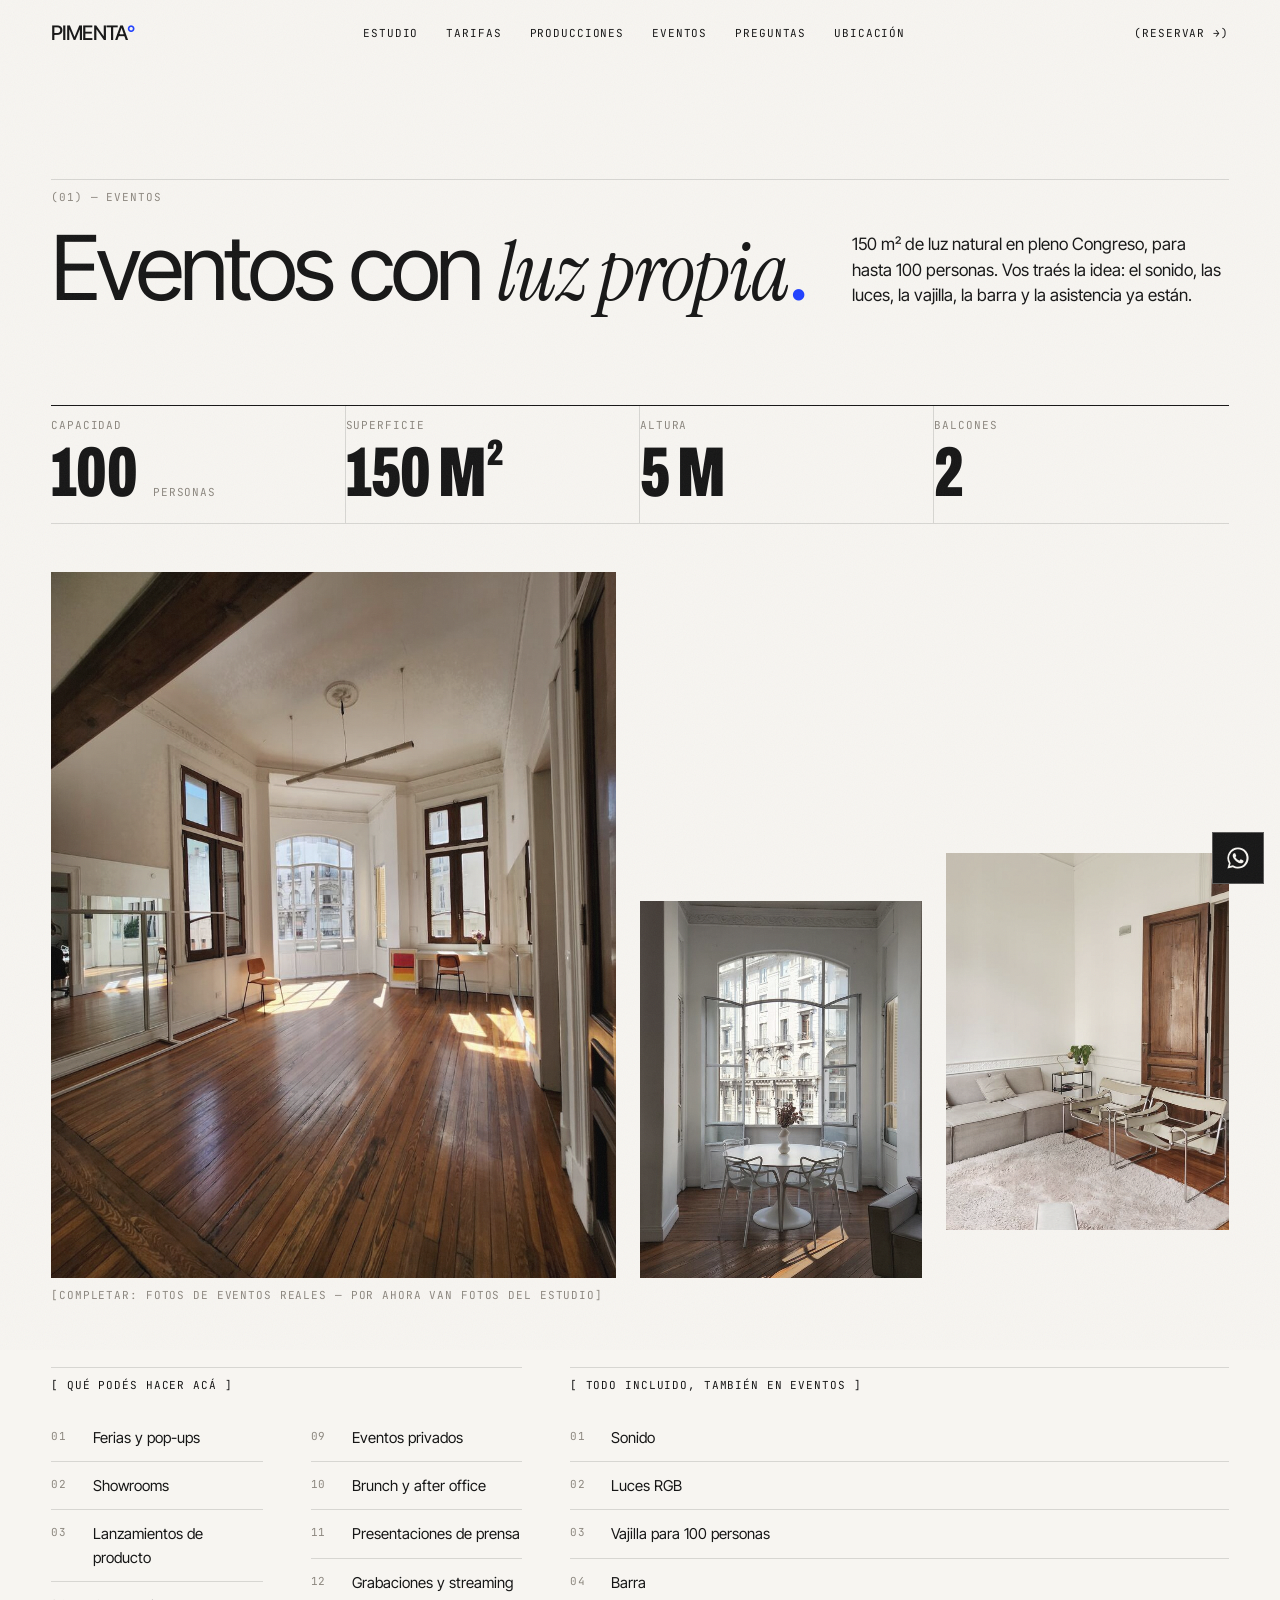
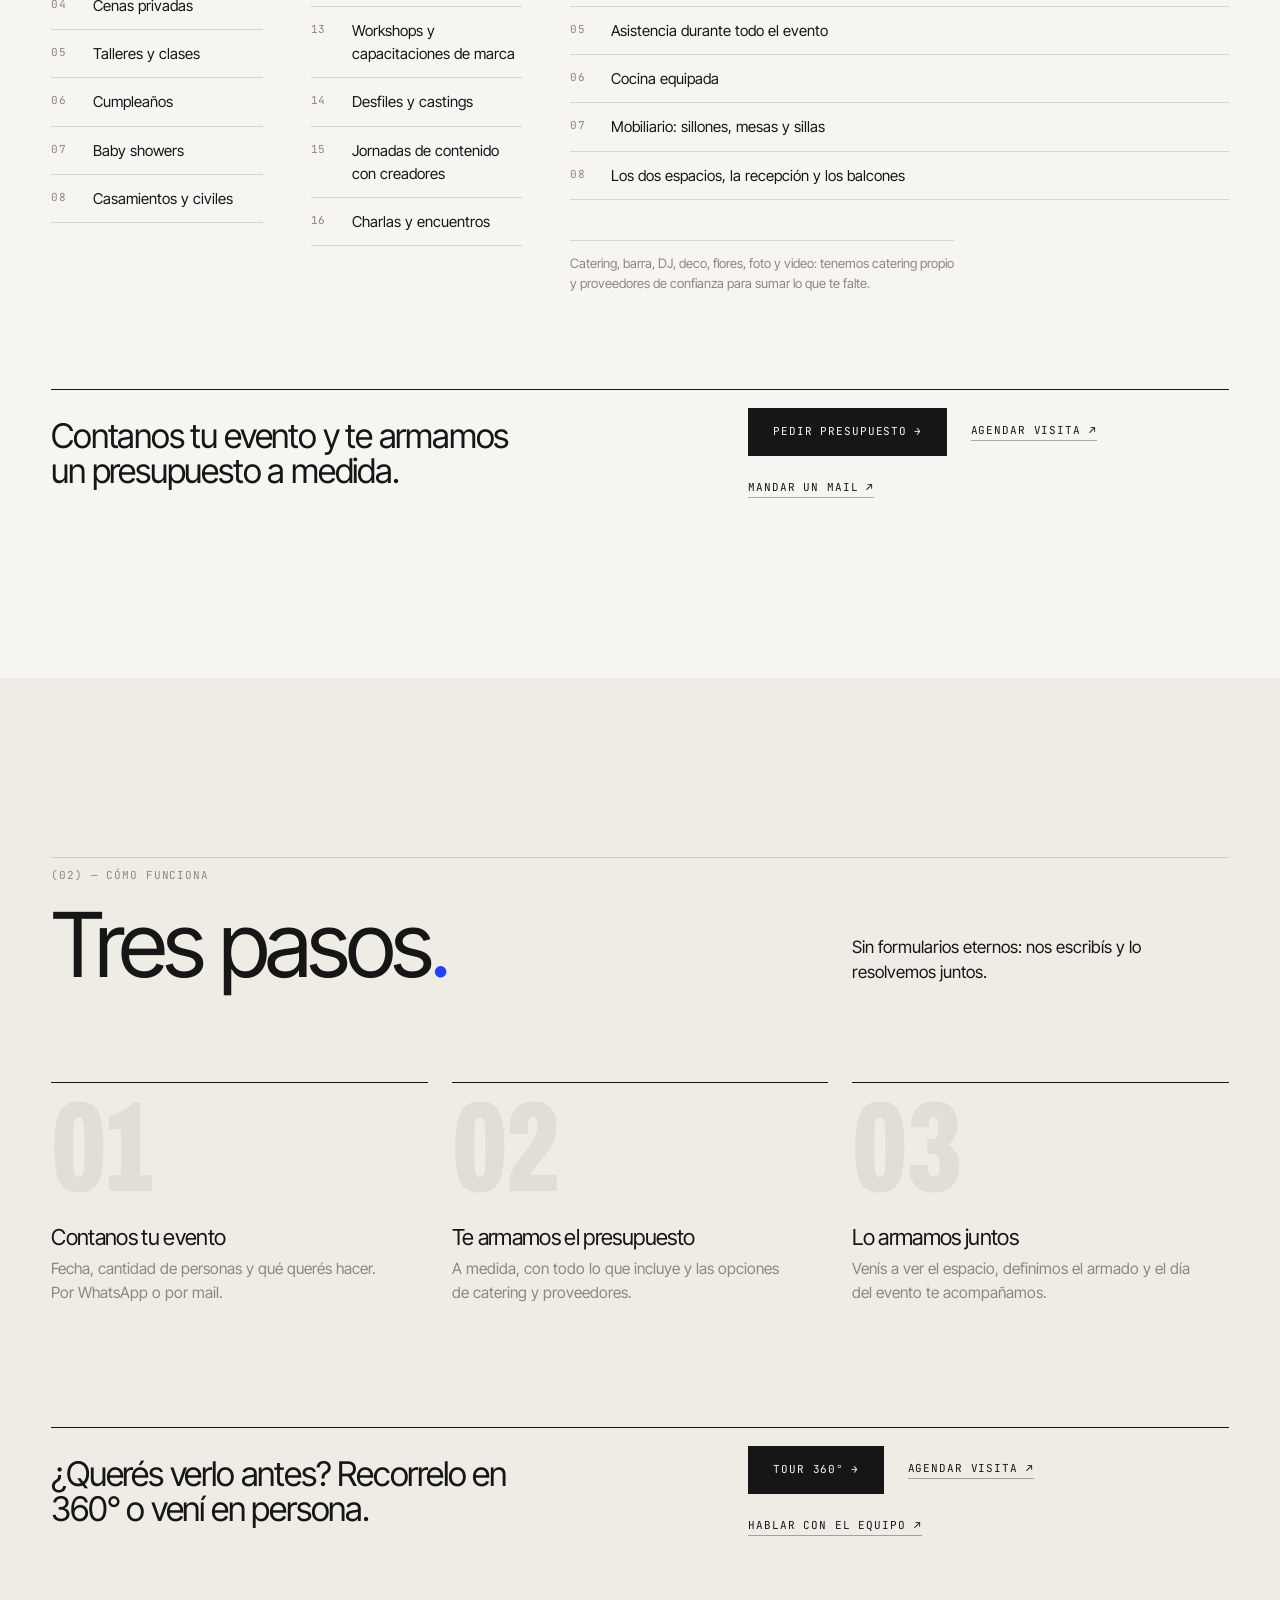
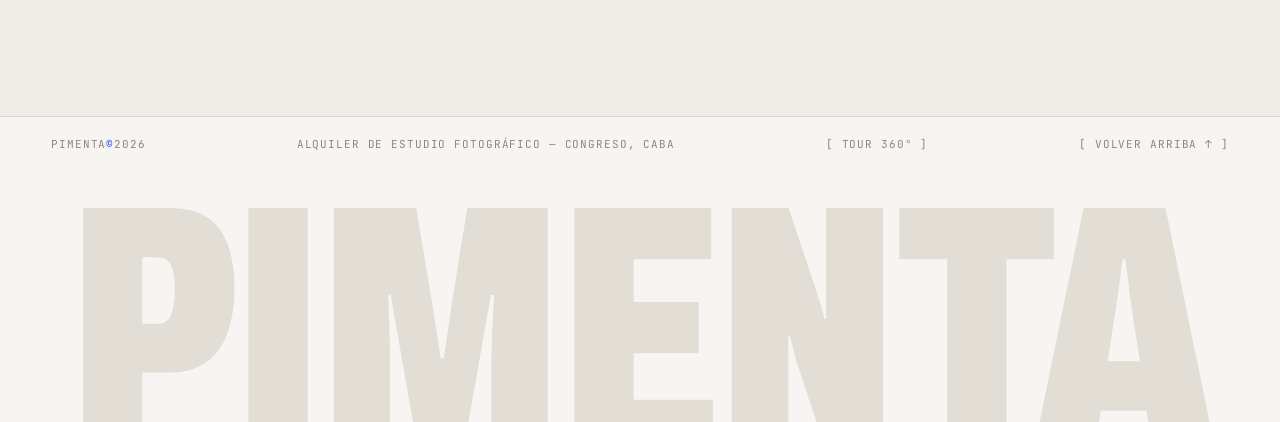
==== commit 9d15f84a: "Vuelve la web completa en una página; Eventos queda como página aparte; plano con etiquetas centrada" ====
--- a/eventos.html
+++ b/eventos.html
@@ -36,11 +36,12 @@
 <header class="barra">
   <a class="logo" href="index.html" aria-label="PIMENTA Estudios, ir al inicio">PIMENTA<span class="nota">°</span></a>
   <nav class="nav" aria-label="Secciones">
-    <a href="estudio.html">Estudio</a>
-    <a href="producciones.html">Producciones</a>
+    <a href="index.html#estudio">Estudio</a>
+    <a href="index.html#tarifas">Tarifas</a>
+    <a href="index.html#galeria">Producciones</a>
     <a href="eventos.html">Eventos</a>
-    <a href="index.html#tarifas">Tarifas</a>
-    <a href="preguntas.html">Preguntas</a>
+    <a href="index.html#faq">Preguntas</a>
+    <a href="index.html#ubicacion">Ubicación</a>
   </nav>
   <div class="barra-der">
     <a href="index.html#reservar" class="barra-reservar">(Reservar →)</a>
@@ -50,15 +51,16 @@
 
 <!-- Menú del celular -->
 <nav id="menu" class="menu" aria-label="Secciones">
-  <a href="estudio.html#estudio"><sup>01</sup>Estudio</a>
-  <a href="estudio.html#incluido"><sup>02</sup>Incluido</a>
+  <a href="index.html#estudio"><sup>01</sup>Estudio</a>
+  <a href="index.html#incluido"><sup>02</sup>Incluido</a>
   <a href="index.html#tarifas"><sup>03</sup>Tarifas</a>
-  <a href="producciones.html#galeria"><sup>04</sup>Producciones</a>
-  <a href="producciones.html#opiniones"><sup>05</sup>Opiniones</a>
-  <a href="index.html#reservar"><sup>06</sup>Reservar</a>
-  <a href="preguntas.html#faq"><sup>07</sup>Preguntas</a>
-  <a href="preguntas.html#ubicacion"><sup>08</sup>Ubicación</a>
-  <a href="index.html#contacto"><sup>09</sup>Contacto</a>
+  <a href="index.html#galeria"><sup>04</sup>Producciones</a>
+  <a href="index.html#opiniones"><sup>05</sup>Opiniones</a>
+  <a href="eventos.html"><sup>06</sup>Eventos</a>
+  <a href="index.html#reservar"><sup>07</sup>Reservar</a>
+  <a href="index.html#faq"><sup>08</sup>Preguntas</a>
+  <a href="index.html#ubicacion"><sup>09</sup>Ubicación</a>
+  <a href="index.html#contacto"><sup>10</sup>Contacto</a>
 </nav>
 
 <main id="contenido">
@@ -78,7 +80,7 @@
   </dl>
   <div class="ev-fotos">
     <figure class="foto"><img src="fotos/espacio-1.jpg" alt="Sala principal del estudio con piso de pinotea y ventanales" loading="lazy"></figure>
-    <figure class="foto"><img src="fotos/produccion-3.jpg" alt="Balcón de PIMENTA con los edificios de Avenida Callao de fondo" loading="lazy"></figure>
+    <figure class="foto"><img src="fotos/espacio-ventanal.jpg" alt="Ventanal en arco del estudio con mesa y sillas" loading="lazy"></figure>
     <figure class="foto"><img src="fotos/espacio-2.jpg" alt="Espacio II con sillón modular y alfombra" loading="lazy"></figure>
   </div>
   <p class="pie-foto">[completar: fotos de eventos reales — por ahora van fotos del estudio]</p>
@@ -144,7 +146,7 @@
   <div class="cta-fila">
     <p class="cta-texto">¿Querés verlo antes? Recorrelo en 360° o vení en persona.</p>
     <div class="acciones">
-      <a href="estudio.html#tour" data-tour class="btn">Tour 360° →</a>
+      <a href="index.html#tour" data-tour class="btn">Tour 360° →</a>
       <a href="index.html#contacto" data-link="visita" class="link">Agendar visita ↗</a>
       <a href="index.html#contacto" data-link="whatsapp" data-msg="Hola PIMENTA, quiero consultar por un evento." class="link">Hablar con el equipo ↗</a>
     </div>
@@ -157,7 +159,7 @@
   <div class="pie-datos">
     <span>PIMENTA<span class="nota">©</span><span id="anio">2026</span></span>
     <span>Alquiler de estudio fotográfico — Congreso, CABA</span>
-    <a href="estudio.html#tour" data-tour>[ Tour 360° ]</a>
+    <a href="index.html#tour" data-tour>[ Tour 360° ]</a>
     <a href="index.html#inicio">[ Volver arriba ↑ ]</a>
   </div>
   <p class="pie-marca" aria-hidden="true">PIMENTA</p>
--- a/css/estilos.css
+++ b/css/estilos.css
@@ -243,9 +243,9 @@
 .p-amb rect, .p-amb polygon { fill: rgba(226, 222, 214, 0); transition: fill var(--t) var(--ease); }
 .p-amb:hover rect, .p-amb:hover polygon { fill: var(--arena); }
 .p-amb .p-infinito { fill: var(--tinta); }
-.p-nombre { font-size: 11px; font-weight: 500; letter-spacing: .08em; fill: var(--tinta); }
-.p-grande { font-size: 16px; letter-spacing: .06em; }
-.p-medida { font-size: 9.5px; letter-spacing: .08em; fill: var(--gris); transition: fill var(--t) var(--ease); }
+.p-nombre { font-size: 11.5px; font-weight: 500; letter-spacing: .06em; fill: var(--tinta); }
+.p-grande { font-size: 18px; letter-spacing: .04em; }
+.p-medida { font-size: 9.5px; letter-spacing: .06em; fill: var(--gris); transition: fill var(--t) var(--ease); }
 .p-amb:hover .p-medida { fill: var(--azul); }
 .p-balcon .p-medida { font-size: 8.5px; }
 .p-leyenda line { stroke: var(--azul); stroke-width: 1.4; }
@@ -738,9 +738,9 @@
 
 /* ---------- Plano: foto del ambiente al pasar el mouse o tocar ---------- */
 .plano { position: relative; }
-.plano-foto { position: absolute; width: 42%; max-width: 240px; aspect-ratio: 3 / 4; overflow: hidden; background: var(--arena); z-index: 2; pointer-events: none; opacity: 0; clip-path: inset(100% 0 0 0); transition: opacity .5s var(--ease), clip-path .8s var(--ease); }
+.plano-foto { position: absolute; left: 50%; top: 46%; width: 72%; max-width: 360px; aspect-ratio: 4 / 5; transform: translate(-50%, -50%) scale(.94); overflow: hidden; background: var(--arena); z-index: 2; pointer-events: none; opacity: 0; mix-blend-mode: multiply; transition: opacity .6s var(--ease), transform 1s var(--ease); }
 .plano-foto[hidden] { display: block; }
-.plano-foto--visible { opacity: 1; clip-path: inset(0); }
+.plano-foto--visible { opacity: .9; transform: translate(-50%, -50%) scale(1); }
 .plano-foto img { width: 100%; height: 100%; object-fit: cover; filter: saturate(.9) contrast(.96); }
 .plano-foto-pie { position: absolute; left: 0; right: 0; bottom: 0; padding: 8px 10px; background: var(--tinta); color: var(--hueso); font-family: var(--f-mono); font-size: 10px; letter-spacing: .08em; text-transform: uppercase; }
 .plano figcaption em { font-size: 1em; color: var(--gris); }
@@ -748,7 +748,7 @@
 
 /* ---------- Eventos: acceso en la landing y página propia ---------- */
 .ev-teaser { display: grid; gap: 28px; }
-.ev-teaser-foto { display: block; aspect-ratio: 16 / 10; overflow: hidden; background: var(--arena); }
+.ev-teaser-foto { display: block; aspect-ratio: 4 / 5; overflow: hidden; background: var(--arena); }
 .ev-teaser-foto img { width: 100%; height: 100%; object-fit: cover; filter: saturate(.82) contrast(.94) brightness(1.03); transition: transform 1.4s var(--ease), filter 1s var(--ease); }
 .ev-teaser-foto:hover img { transform: scale(1.04); filter: saturate(1) contrast(.97) brightness(1); }
 .ev-teaser-datos { display: grid; gap: 24px; align-content: start; }
@@ -760,7 +760,7 @@
 .ev-fotos + .pie-foto { margin-top: 10px; }
 .ev-listas { margin-top: 64px; }
 @media (min-width: 760px) {
-  .ev-teaser { grid-template-columns: 7fr 5fr; column-gap: calc(var(--gutter) * 2); align-items: end; }
+  .ev-teaser { grid-template-columns: 4fr 8fr; column-gap: calc(var(--gutter) * 2); align-items: end; }
   .ev-fotos { grid-template-columns: 2fr 1fr 1fr; align-items: end; }
   .ev-fotos .foto:first-child { grid-column: auto; aspect-ratio: 4 / 5; }
   .ev-fotos .foto:nth-child(2) { aspect-ratio: 3 / 4; }
